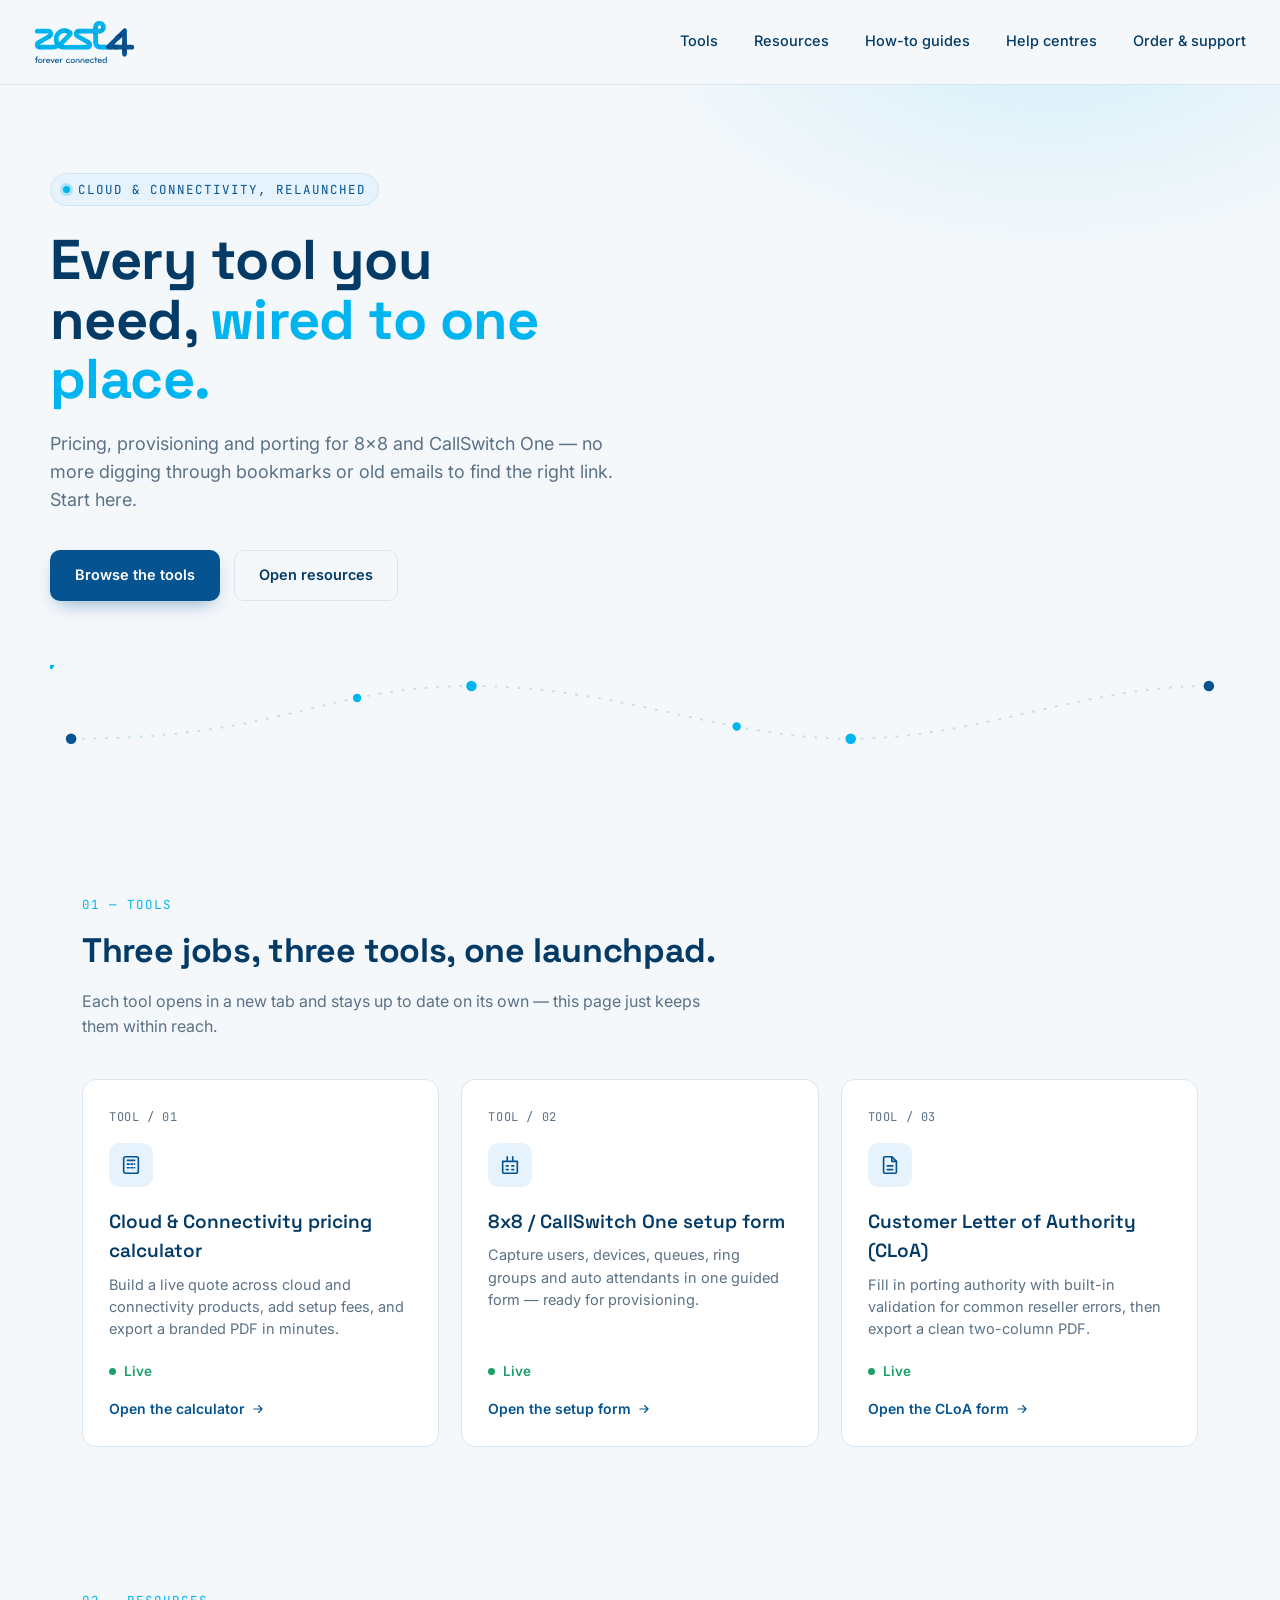
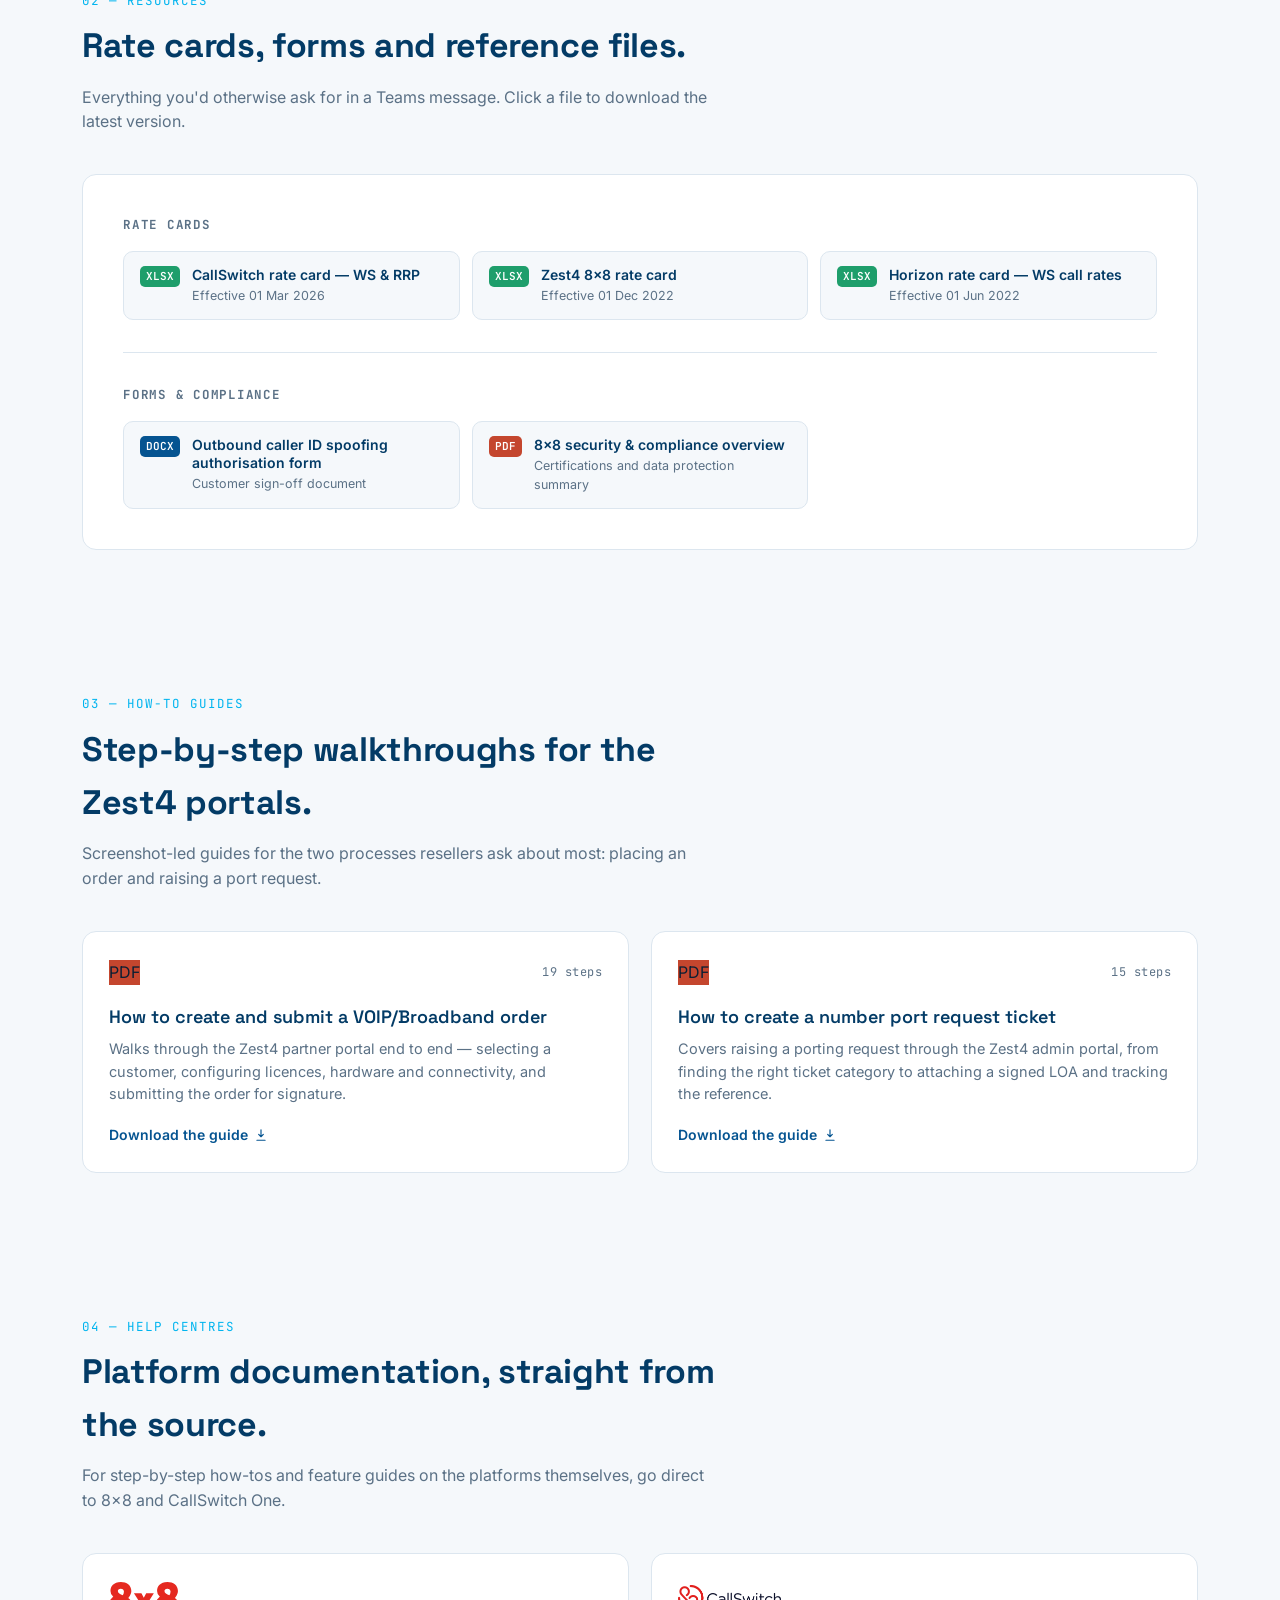
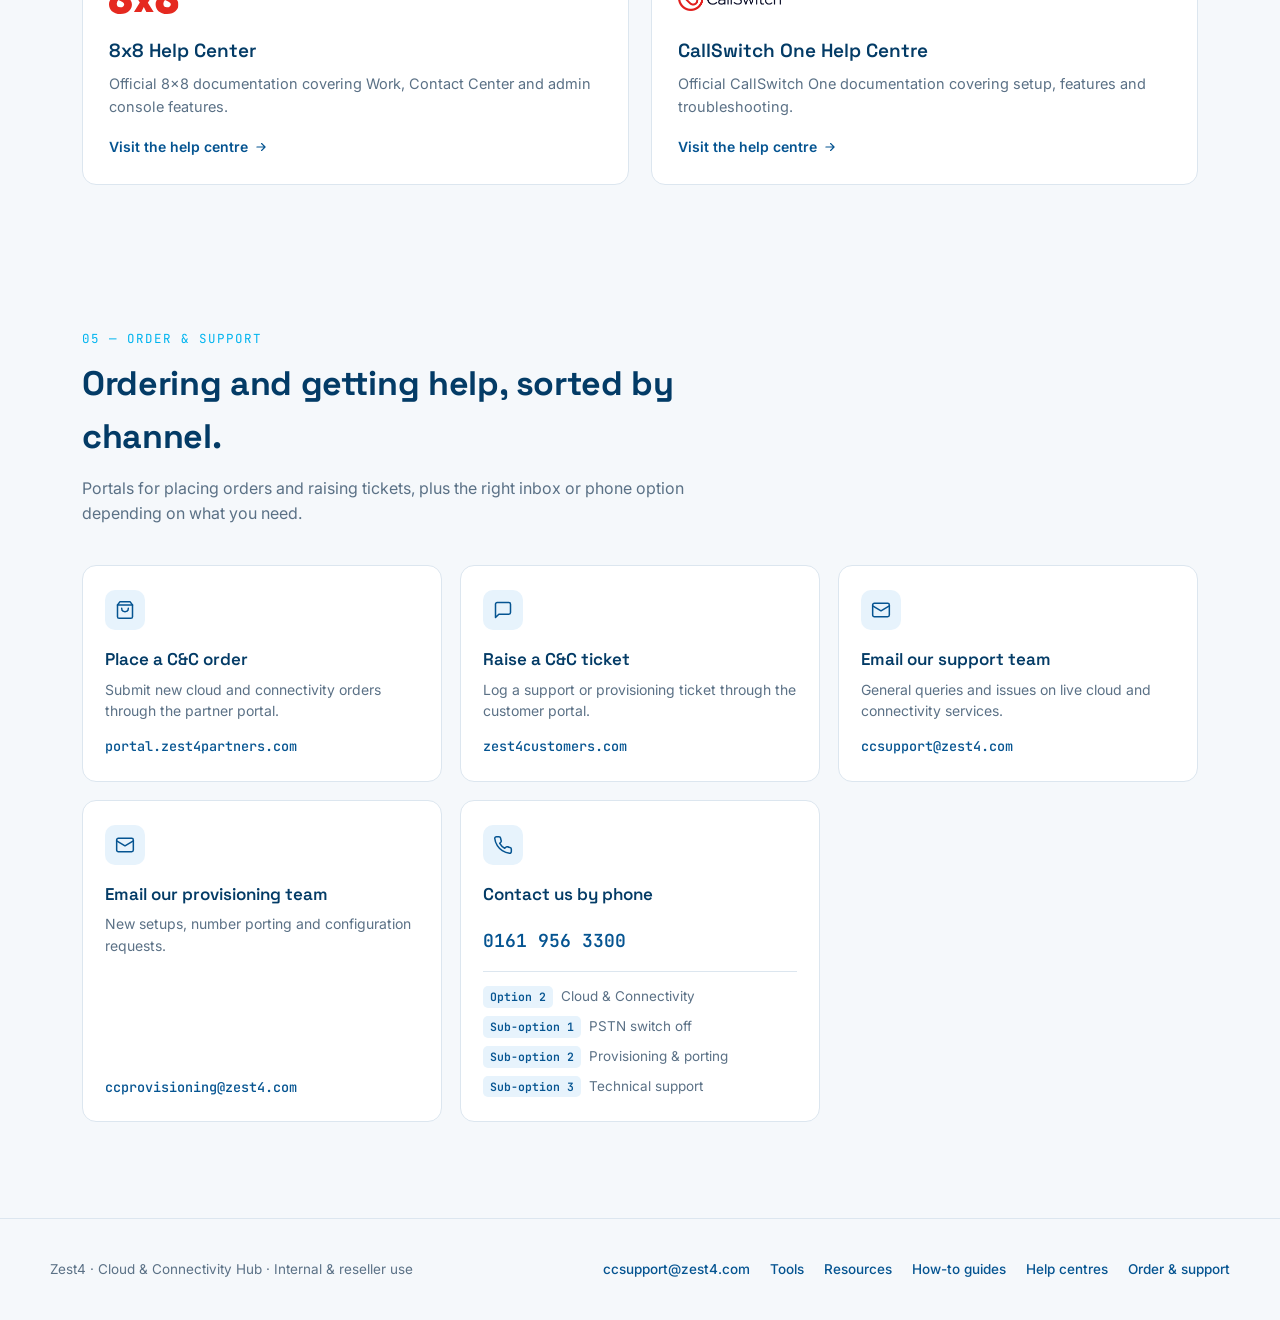
==== index.html @ a6fc1ff8 "Add files via upload" ====
<!DOCTYPE html>
<html lang="en">
<head>
<meta charset="UTF-8">
<meta name="viewport" content="width=device-width, initial-scale=1.0">
<title>Cloud &amp; Connectivity Hub | Zest4</title>

<!-- PWA: manifest + icons -->
<link rel="manifest" href="manifest.webmanifest">
<meta name="theme-color" content="#055491">
<meta name="mobile-web-app-capable" content="yes">
<meta name="apple-mobile-web-app-capable" content="yes">
<meta name="apple-mobile-web-app-status-bar-style" content="black-translucent">
<meta name="apple-mobile-web-app-title" content="Zest4 Hub">
<link rel="icon" type="image/png" sizes="32x32" href="icons/favicon-32.png">
<link rel="icon" type="image/png" sizes="16x16" href="icons/favicon-16.png">
<link rel="apple-touch-icon" href="icons/apple-touch-icon.png">

<link rel="preconnect" href="https://fonts.googleapis.com">
<link rel="preconnect" href="https://fonts.gstatic.com" crossorigin>
<link href="https://fonts.googleapis.com/css2?family=Space+Grotesk:wght@400;500;600;700&family=Inter:wght@400;500;600;700&family=JetBrains+Mono:wght@400;500&display=swap" rel="stylesheet">
<style>
  :root {
    --navy: #055491;
    --navy-dark: #033B66;
    --cyan: #00B4EF;
    --ink: #0B1F33;
    --paper: #F5F8FB;
    --paper-raised: #FFFFFF;
    --line: #DCE6EF;
    --muted: #5B7186;
    --success: #1E9E6B;

    --font-display: 'Space Grotesk', sans-serif;
    --font-body: 'Inter', sans-serif;
    --font-mono: 'JetBrains Mono', monospace;

    --radius: 14px;
    --max-w: 1180px;
  }

  * { box-sizing: border-box; margin: 0; padding: 0; }

  html { scroll-behavior: smooth; }

  body {
    font-family: var(--font-body);
    background: var(--paper);
    color: var(--ink);
    line-height: 1.55;
    -webkit-font-smoothing: antialiased;
  }

  a { color: inherit; }

  img.logo-placeholder { display: block; }

  .wrap {
    max-width: var(--max-w);
    margin: 0 auto;
    padding: 0 32px;
  }

  /* ---------- Skip link / focus ---------- */
  .skip-link {
    position: absolute;
    left: -999px;
    top: 0;
    background: var(--navy);
    color: #fff;
    padding: 10px 16px;
    border-radius: 0 0 8px 0;
    z-index: 100;
  }
  .skip-link:focus { left: 0; }

  a:focus-visible,
  button:focus-visible,
  .tool-card:focus-visible {
    outline: 3px solid var(--cyan);
    outline-offset: 3px;
  }

  /* ---------- Top bar ---------- */
  .topbar {
    position: sticky;
    top: 0;
    z-index: 50;
    background: rgba(245, 248, 251, 0.92);
    backdrop-filter: blur(8px);
    border-bottom: 1px solid var(--line);
  }

  .topbar-inner {
    display: flex;
    align-items: center;
    justify-content: space-between;
    padding: 18px 32px;
  }

  .brand {
    display: flex;
    align-items: center;
    gap: 14px;
    text-decoration: none;
  }

  .brand-logo {
    height: 48px;
    width: auto;
    display: block;
  }

  nav.primary-nav {
    display: flex;
    gap: 32px;
  }

  nav.primary-nav a {
    text-decoration: none;
    font-size: 14.5px;
    font-weight: 500;
    color: var(--navy-dark);
    padding: 6px 2px;
    border-bottom: 2px solid transparent;
    transition: border-color 0.15s ease, color 0.15s ease;
  }

  nav.primary-nav a:hover { border-bottom-color: var(--cyan); }

  @media (max-width: 720px) {
    nav.primary-nav { display: none; }
  }

  /* ---------- Hero ---------- */
  .hero {
    position: relative;
    padding: 88px 32px 64px;
    overflow: hidden;
    background:
      radial-gradient(720px 420px at 82% -10%, rgba(0, 180, 239, 0.14), transparent 60%),
      var(--paper);
  }

  .hero-inner {
    max-width: var(--max-w);
    margin: 0 auto;
    position: relative;
    z-index: 2;
  }

  .eyebrow {
    display: inline-flex;
    align-items: center;
    gap: 8px;
    font-family: var(--font-mono);
    font-size: 12.5px;
    letter-spacing: 0.08em;
    text-transform: uppercase;
    color: var(--navy);
    background: #E7F3FC;
    border: 1px solid #C9E7F9;
    padding: 6px 12px;
    border-radius: 100px;
    margin-bottom: 24px;
  }

  .eyebrow .dot {
    width: 7px;
    height: 7px;
    border-radius: 50%;
    background: var(--cyan);
    box-shadow: 0 0 0 3px rgba(0, 180, 239, 0.25);
  }

  h1 {
    font-family: var(--font-display);
    font-weight: 700;
    font-size: clamp(34px, 5vw, 56px);
    line-height: 1.06;
    letter-spacing: -0.01em;
    color: var(--navy-dark);
    max-width: 15ch;
  }

  h1 .accent { color: var(--cyan); }

  .hero-sub {
    margin-top: 22px;
    max-width: 54ch;
    font-size: 18px;
    color: var(--muted);
  }

  .hero-actions {
    margin-top: 36px;
    display: flex;
    gap: 14px;
    flex-wrap: wrap;
  }

  .btn {
    font-family: var(--font-body);
    font-weight: 600;
    font-size: 14.5px;
    padding: 13px 24px;
    border-radius: 10px;
    text-decoration: none;
    display: inline-flex;
    align-items: center;
    gap: 8px;
    transition: transform 0.15s ease, box-shadow 0.15s ease, background 0.15s ease;
    border: 1px solid transparent;
  }

  .btn-primary {
    background: var(--navy);
    color: #fff;
    box-shadow: 0 8px 20px -8px rgba(5, 84, 145, 0.55);
  }
  .btn-primary:hover { background: var(--navy-dark); transform: translateY(-1px); }

  .btn-ghost {
    background: transparent;
    color: var(--navy-dark);
    border-color: var(--line);
  }
  .btn-ghost:hover { border-color: var(--navy); }

  /* Signal path signature */
  .signal-path {
    margin-top: 64px;
    width: 100%;
    height: auto;
    display: block;
  }

  .signal-path .pulse {
    animation: travel 4.5s linear infinite;
  }
  .signal-path .pulse2 { animation-delay: 1.5s; }
  .signal-path .pulse3 { animation-delay: 3s; }

  @keyframes travel {
    0% { offset-distance: 0%; opacity: 0; }
    8% { opacity: 1; }
    92% { opacity: 1; }
    100% { offset-distance: 100%; opacity: 0; }
  }

  @media (prefers-reduced-motion: reduce) {
    .signal-path .pulse { animation: none; opacity: 0.9; }
    html { scroll-behavior: auto; }
  }

  /* ---------- Section shell ---------- */
  section.block {
    padding: 72px 32px;
  }

  .block-head {
    max-width: 640px;
    margin-bottom: 40px;
  }

  .block-head .kicker {
    font-family: var(--font-mono);
    font-size: 12.5px;
    letter-spacing: 0.08em;
    text-transform: uppercase;
    color: var(--cyan);
    display: block;
    margin-bottom: 10px;
  }

  .block-head h2 {
    font-family: var(--font-display);
    font-size: clamp(26px, 3vw, 34px);
    color: var(--navy-dark);
    font-weight: 700;
    letter-spacing: -0.01em;
  }

  .block-head p {
    margin-top: 12px;
    color: var(--muted);
    font-size: 16px;
  }

  /* ---------- Tool cards ---------- */
  .tools-grid {
    display: grid;
    grid-template-columns: repeat(3, 1fr);
    gap: 22px;
  }

  @media (max-width: 980px) {
    .tools-grid { grid-template-columns: 1fr; }
  }

  .tool-card {
    background: var(--paper-raised);
    border: 1px solid var(--line);
    border-radius: var(--radius);
    padding: 28px 26px 26px;
    display: flex;
    flex-direction: column;
    text-decoration: none;
    color: inherit;
    position: relative;
    transition: transform 0.18s ease, box-shadow 0.18s ease, border-color 0.18s ease;
  }

  .tool-card:hover {
    transform: translateY(-3px);
    box-shadow: 0 20px 40px -24px rgba(5, 84, 145, 0.35);
    border-color: #BFE0F5;
  }

  .tool-card.is-pending {
    cursor: default;
  }
  .tool-card.is-pending:hover {
    transform: none;
    box-shadow: none;
    border-color: var(--line);
  }

  .tool-index {
    font-family: var(--font-mono);
    font-size: 12px;
    color: var(--muted);
    letter-spacing: 0.05em;
  }

  .tool-icon {
    width: 44px;
    height: 44px;
    border-radius: 10px;
    background: #E7F3FC;
    display: flex;
    align-items: center;
    justify-content: center;
    margin: 16px 0 20px;
    color: var(--navy);
  }

  .tool-card h3 {
    font-family: var(--font-display);
    font-size: 19px;
    font-weight: 600;
    color: var(--navy-dark);
    margin-bottom: 8px;
  }

  .tool-card p {
    color: var(--muted);
    font-size: 14.5px;
    flex-grow: 1;
  }

  .tool-status {
    margin-top: 20px;
    display: inline-flex;
    align-items: center;
    gap: 8px;
    font-size: 13.5px;
    font-weight: 600;
  }

  .tool-status.live { color: var(--success); }
  .tool-status.pending { color: var(--muted); }

  .tool-status .status-dot {
    width: 7px;
    height: 7px;
    border-radius: 50%;
  }
  .tool-status.live .status-dot { background: var(--success); }
  .tool-status.pending .status-dot { background: #B9C6D3; }

  .tool-cta {
    margin-top: 16px;
    font-size: 14px;
    font-weight: 600;
    color: var(--navy);
    display: flex;
    align-items: center;
    gap: 6px;
  }

  .tool-card:hover .tool-cta { color: var(--navy-dark); }
  .tool-cta svg { transition: transform 0.15s ease; }
  .tool-card:hover .tool-cta svg { transform: translateX(3px); }

  /* ---------- Resources ---------- */
  .resources-shell {
    background: var(--paper-raised);
    border: 1px solid var(--line);
    border-radius: var(--radius);
    padding: 40px;
  }

  .file-group + .file-group {
    margin-top: 32px;
    padding-top: 32px;
    border-top: 1px solid var(--line);
  }

  .file-group-title {
    font-family: var(--font-mono);
    font-size: 12.5px;
    letter-spacing: 0.06em;
    text-transform: uppercase;
    color: var(--muted);
    margin-bottom: 16px;
  }

  .file-grid {
    display: grid;
    grid-template-columns: repeat(auto-fill, minmax(260px, 1fr));
    gap: 12px;
  }

  .file-row {
    display: flex;
    align-items: flex-start;
    gap: 12px;
    padding: 14px 16px;
    border: 1px solid var(--line);
    border-radius: 10px;
    background: var(--paper);
    text-decoration: none;
    color: inherit;
    transition: border-color 0.15s ease, background 0.15s ease, transform 0.15s ease;
  }

  .file-row:hover {
    border-color: #BFE0F5;
    background: var(--paper-raised);
    transform: translateY(-1px);
  }

  .file-row .file-ext {
    font-family: var(--font-mono);
    font-size: 11px;
    font-weight: 600;
    color: #fff;
    padding: 3px 6px;
    border-radius: 5px;
    flex-shrink: 0;
    line-height: 1.4;
  }

  .ext-xlsx { background: var(--success); }
  .ext-docx { background: var(--navy); }
  .ext-pdf  { background: #C4462E; }

  .file-row-text {
    display: flex;
    flex-direction: column;
    gap: 2px;
    min-width: 0;
  }

  .file-name {
    font-size: 14px;
    font-weight: 600;
    color: var(--navy-dark);
    line-height: 1.3;
  }

  .file-meta {
    font-size: 12.5px;
    color: var(--muted);
  }

  /* ---------- How-to guides ---------- */
  .guides-grid {
    display: grid;
    grid-template-columns: repeat(2, 1fr);
    gap: 22px;
  }

  @media (max-width: 720px) {
    .guides-grid { grid-template-columns: 1fr; }
  }

  .guide-card {
    background: var(--paper-raised);
    border: 1px solid var(--line);
    border-radius: var(--radius);
    padding: 28px 26px 26px;
    display: flex;
    flex-direction: column;
    text-decoration: none;
    color: inherit;
    transition: transform 0.18s ease, box-shadow 0.18s ease, border-color 0.18s ease;
  }

  .guide-card:hover {
    transform: translateY(-3px);
    box-shadow: 0 20px 40px -24px rgba(5, 84, 145, 0.35);
    border-color: #BFE0F5;
  }

  .guide-card-top {
    display: flex;
    align-items: center;
    justify-content: space-between;
    margin-bottom: 18px;
  }

  .guide-steps {
    font-family: var(--font-mono);
    font-size: 12px;
    color: var(--muted);
    letter-spacing: 0.04em;
  }

  .guide-card h3 {
    font-family: var(--font-display);
    font-size: 18px;
    font-weight: 600;
    color: var(--navy-dark);
    margin-bottom: 8px;
  }

  .guide-card p {
    color: var(--muted);
    font-size: 14.5px;
    flex-grow: 1;
  }

  .guide-card .tool-cta { margin-top: 18px; }

  /* ---------- Help centres ---------- */
  .helpcentre-grid {
    display: grid;
    grid-template-columns: repeat(2, 1fr);
    gap: 22px;
  }

  @media (max-width: 720px) {
    .helpcentre-grid { grid-template-columns: 1fr; }
  }

  .helpcentre-card {
    background: var(--paper-raised);
    border: 1px solid var(--line);
    border-radius: var(--radius);
    padding: 28px 26px 26px;
    display: flex;
    flex-direction: column;
    text-decoration: none;
    color: inherit;
    transition: transform 0.18s ease, box-shadow 0.18s ease, border-color 0.18s ease;
  }

  .helpcentre-card:hover {
    transform: translateY(-3px);
    box-shadow: 0 20px 40px -24px rgba(5, 84, 145, 0.35);
    border-color: #BFE0F5;
  }

  .helpcentre-head {
    display: flex;
    align-items: center;
    margin-bottom: 22px;
    height: 32px;
  }

  .helpcentre-logo {
    height: 32px;
    width: auto;
    display: block;
  }

  .helpcentre-logo--callswitch {
    height: 26px;
  }

  .helpcentre-card h3 {
    font-family: var(--font-display);
    font-size: 19px;
    font-weight: 600;
    color: var(--navy-dark);
    margin-bottom: 8px;
  }

  .helpcentre-card p {
    color: var(--muted);
    font-size: 14.5px;
    flex-grow: 1;
  }

  .helpcentre-card .tool-cta { margin-top: 18px; }

  /* ---------- Contact & support ---------- */
  .contact-grid {
    display: grid;
    grid-template-columns: repeat(3, 1fr);
    gap: 18px;
  }

  @media (max-width: 980px) {
    .contact-grid { grid-template-columns: repeat(2, 1fr); }
  }
  @media (max-width: 640px) {
    .contact-grid { grid-template-columns: 1fr; }
  }

  .contact-card {
    background: var(--paper-raised);
    border: 1px solid var(--line);
    border-radius: var(--radius);
    padding: 24px 22px;
    display: flex;
    flex-direction: column;
    text-decoration: none;
    color: inherit;
    transition: transform 0.18s ease, box-shadow 0.18s ease, border-color 0.18s ease;
  }

  a.contact-card:hover {
    transform: translateY(-3px);
    box-shadow: 0 20px 40px -24px rgba(5, 84, 145, 0.35);
    border-color: #BFE0F5;
  }

  .contact-icon {
    width: 40px;
    height: 40px;
    border-radius: 10px;
    background: #E7F3FC;
    display: flex;
    align-items: center;
    justify-content: center;
    color: var(--navy);
    margin-bottom: 16px;
    flex-shrink: 0;
  }

  .contact-card h3 {
    font-family: var(--font-display);
    font-size: 17px;
    font-weight: 600;
    color: var(--navy-dark);
    margin-bottom: 6px;
  }

  .contact-card p {
    color: var(--muted);
    font-size: 14px;
    flex-grow: 1;
  }

  .contact-value {
    margin-top: 14px;
    font-family: var(--font-mono);
    font-size: 13.5px;
    font-weight: 500;
    color: var(--navy);
  }

  .contact-card--phone {
    grid-column: span 1;
  }

  .contact-phone-link {
    text-decoration: none;
    font-size: 18px;
    font-weight: 600;
    display: inline-block;
  }
  .contact-phone-link:hover { text-decoration: underline; }

  .phone-options {
    list-style: none;
    margin-top: 16px;
    padding-top: 14px;
    border-top: 1px solid var(--line);
    display: flex;
    flex-direction: column;
    gap: 8px;
  }

  .phone-options li {
    font-size: 13.5px;
    color: var(--muted);
    display: flex;
    gap: 8px;
    align-items: baseline;
  }

  .phone-option-num {
    font-family: var(--font-mono);
    font-size: 11.5px;
    font-weight: 600;
    color: var(--navy);
    background: #E7F3FC;
    padding: 2px 7px;
    border-radius: 5px;
    flex-shrink: 0;
  }

  /* ---------- Footer ---------- */
  footer {
    border-top: 1px solid var(--line);
    padding: 40px 32px;
    margin-top: 24px;
  }

  .footer-inner {
    max-width: var(--max-w);
    margin: 0 auto;
    display: flex;
    justify-content: space-between;
    align-items: center;
    flex-wrap: wrap;
    gap: 16px;
  }

  .footer-inner p {
    font-size: 13.5px;
    color: var(--muted);
  }

  .footer-links {
    display: flex;
    gap: 20px;
  }

  .footer-links a {
    font-size: 13.5px;
    color: var(--navy);
    text-decoration: none;
    font-weight: 500;
  }
  .footer-links a:hover { text-decoration: underline; }

</style>
</head>
<body>

<a href="#main" class="skip-link">Skip to content</a>

<header class="topbar">
  <div class="topbar-inner">
    <a class="brand" href="#main" aria-label="Zest4 home">
<svg class="brand-logo" role="img" aria-label="Zest4 — Cloud &amp; Connectivity" xmlns="http://www.w3.org/2000/svg" xmlns:xlink="http://www.w3.org/1999/xlink" x="0px" y="0px" viewBox="0 0 541.084 247.093" enable-background="new 0 0 541.084 247.093"
	 xml:space="preserve">
<g>
	<g>
		<path fill="#00B4EF" d="M351.254,138.337c-11.555,0-11.637-11.637-11.637-11.637v-46.95l8.109,0.02
			c17.88,0,32.354-14.493,32.354-32.374c0-17.859-14.597-32.354-32.354-32.354c0,0-32.416,0.77-32.416,32.354
			c0,1.622,0,7.988,0,7.988s-48.632,0-74.013,0s-25.422,26.413-25.422,26.413c0,8.738,4.259,16.441,10.806,21.227l56.013,31.967
			c0.364,0.305,0.79,0.933,0.688,1.683c-0.081,0.669-0.627,1.501-1.702,1.641l-114.273,0.042c0,0-4.419-0.062-6.912-0.812
			l42.976-42.974c3.589-3.69,5.799-8.739,5.799-14.313c0-6.202-2.777-11.777-7.137-15.548c-9.468-7.703-21.569-12.346-34.726-12.346
			c-30.469,0-55.161,24.691-55.161,55.14c0,9.913,2.637,19.216,7.219,27.264c-9.752,2.939-18.914,3.468-22.705,3.569H42.692
			c-1.075-0.143-1.622-0.994-1.701-1.663c-0.104-0.75,0.323-1.378,0.688-1.683l56.012-31.967
			c6.549-4.786,10.806-12.489,10.806-21.227c0,0-0.042-26.413-25.422-26.413H26.939c-6.709,0-12.162,5.472-12.162,12.203
			c0,6.711,5.453,12.163,12.162,12.163h56.217c1.014,0.082,1.803,0.73,1.803,1.724c0,0.608-0.303,1.255-0.832,1.6
			c0,0-54.835,30.955-57.165,32.313c-2.332,1.339-12.185,7.501-12.185,21.793c0,23.434,24.043,25.46,24.043,25.46h56.661
			c5.25,0,23.921-0.586,42.044-8.798c8.595,5.575,18.854,8.798,29.859,8.798h118.167c0,0,24.043-2.026,24.043-25.46
			c0-14.292-9.853-20.454-12.183-21.793c-2.353-1.358-57.169-32.313-57.169-32.313c-0.527-0.345-0.83-0.992-0.83-1.6
			c0-0.994,0.79-1.643,1.803-1.724h74.095v46.26c-0.06,2.736,0.162,16.197,9.834,26.272c4.52,4.724,12.832,10.357,26.677,10.357
			h26.678c0.285,0,0.567,0,0.853-0.039c0.142,0.02,0.283,0.02,0.425,0.02h22.771c6.71,0,12.143-5.432,12.143-12.143
			c0-6.709-5.433-12.164-12.143-12.164h-22.771L351.254,138.337z M339.617,47.173c0.062-4.5,3.71-8.129,8.209-8.129
			c4.562,0,8.252,3.69,8.252,8.251c0,4.542-3.689,8.089-8.252,8.089h-8.209V47.173z M136.571,107.504
			c0-17.009,13.807-30.813,30.835-30.813c5.615,0,10.866,1.541,15.408,4.175l-42.065,42.044
			C138.113,118.389,136.571,113.138,136.571,107.504z"/>
		<linearGradient id="SVGID_1_" gradientUnits="userSpaceOnUse" x1="232.583" y1="69.4746" x2="265.082" y2="69.4746">
			<stop  offset="0" style="stop-color:#055491"/>
			<stop  offset="0.0331" style="stop-color:#00629D"/>
			<stop  offset="0.0835" style="stop-color:#0073AC"/>
			<stop  offset="0.1402" style="stop-color:#0083BC"/>
			<stop  offset="0.2028" style="stop-color:#0092CA"/>
			<stop  offset="0.2736" style="stop-color:#009ED6"/>
			<stop  offset="0.3563" style="stop-color:#00A7E0"/>
			<stop  offset="0.4586" style="stop-color:#00AEE8"/>
			<stop  offset="0.6019" style="stop-color:#00B2ED"/>
			<stop  offset="1" style="stop-color:#00B4EF"/>
		</linearGradient>
		<path opacity="0.5" fill="url(#SVGID_1_)" d="M258.714,79.763h-17.495c-1.014,0.062-1.805,0.71-1.805,1.703
			c0,0.609,0.304,1.256,0.831,1.601c0,0,0.304,0.182,0.892,0.507c-5.047-2.353-8.554-7.479-8.554-13.421
			c0-7.924,6.244-14.412,14.09-14.778h18.409v24.378L258.714,79.763z"/>
		<linearGradient id="SVGID_2_" gradientUnits="userSpaceOnUse" x1="267.4287" y1="121.9717" x2="296.6826" y2="121.9717">
			<stop  offset="0" style="stop-color:#00B4EF"/>
			<stop  offset="0.3981" style="stop-color:#00B2ED"/>
			<stop  offset="0.5414" style="stop-color:#00AEE8"/>
			<stop  offset="0.6437" style="stop-color:#00A7E0"/>
			<stop  offset="0.7264" style="stop-color:#009ED6"/>
			<stop  offset="0.7972" style="stop-color:#0092CA"/>
			<stop  offset="0.8598" style="stop-color:#0083BC"/>
			<stop  offset="0.9165" style="stop-color:#0073AC"/>
			<stop  offset="0.9669" style="stop-color:#00629D"/>
			<stop  offset="1" style="stop-color:#055491"/>
		</linearGradient>
		<path opacity="0.5" fill="url(#SVGID_2_)" d="M290.175,111.259c3.932,2.655,6.508,7.156,6.508,12.244
			c0,8.15-6.609,14.759-14.76,14.759c-0.061,0-0.143,0-0.202-0.021c1.054-0.142,1.58-0.953,1.661-1.602
			c0.103-0.77-0.323-1.398-0.688-1.704l-15.266-8.716l12.908-20.54L290.175,111.259z"/>
		<linearGradient id="SVGID_3_" gradientUnits="userSpaceOnUse" x1="146.9736" y1="66.6094" x2="187.7197" y2="66.6094">
			<stop  offset="0" style="stop-color:#00B4EF"/>
			<stop  offset="0.3981" style="stop-color:#00B2ED"/>
			<stop  offset="0.5414" style="stop-color:#00AEE8"/>
			<stop  offset="0.6437" style="stop-color:#00A7E0"/>
			<stop  offset="0.7264" style="stop-color:#009ED6"/>
			<stop  offset="0.7972" style="stop-color:#0092CA"/>
			<stop  offset="0.8598" style="stop-color:#0083BC"/>
			<stop  offset="0.9165" style="stop-color:#0073AC"/>
			<stop  offset="0.9669" style="stop-color:#00629D"/>
			<stop  offset="1" style="stop-color:#055491"/>
		</linearGradient>
		<path opacity="0.5" fill="url(#SVGID_3_)" d="M173.832,52.744c7.913,0.953,13.888,8.131,13.888,16.361
			c0,4.623-1.887,8.778-4.905,11.757c-4.542-2.635-9.793-4.175-15.408-4.175c-3.508,0-6.872,0.588-10.014,1.663l-10.419-22.08
			C146.974,56.27,158.5,50.897,173.832,52.744z"/>
		<linearGradient id="SVGID_4_" gradientUnits="userSpaceOnUse" x1="119.4619" y1="134.7612" x2="119.4619" y2="134.7612">
			<stop  offset="0" style="stop-color:#FFFFFF"/>
			<stop  offset="0.4878" style="stop-color:#FCFBFB"/>
			<stop  offset="0.6635" style="stop-color:#F3F2F2"/>
			<stop  offset="0.7887" style="stop-color:#E7E7E7"/>
			<stop  offset="0.8899" style="stop-color:#D7D7D8"/>
			<stop  offset="0.9756" style="stop-color:#C4C4C6"/>
			<stop  offset="1" style="stop-color:#BDBEC0"/>
		</linearGradient>
		<path fill="url(#SVGID_4_)" d="M119.462,134.761"/>
		<linearGradient id="SVGID_5_" gradientUnits="userSpaceOnUse" x1="33.4844" y1="148.8262" x2="58.8643" y2="148.8262">
			<stop  offset="0" style="stop-color:#055491"/>
			<stop  offset="0.0331" style="stop-color:#00629D"/>
			<stop  offset="0.0835" style="stop-color:#0073AC"/>
			<stop  offset="0.1402" style="stop-color:#0083BC"/>
			<stop  offset="0.2028" style="stop-color:#0092CA"/>
			<stop  offset="0.2736" style="stop-color:#009ED6"/>
			<stop  offset="0.3563" style="stop-color:#00A7E0"/>
			<stop  offset="0.4586" style="stop-color:#00AEE8"/>
			<stop  offset="0.6019" style="stop-color:#00B2ED"/>
			<stop  offset="1" style="stop-color:#00B4EF"/>
		</linearGradient>
		<path opacity="0.5" fill="url(#SVGID_5_)" d="M58.864,138.337H42.687c-1.073-0.143-1.621-0.994-1.701-1.663
			c-0.102-0.73,0.304-1.358,0.667-1.663c-4.843,2.353-8.168,7.319-8.168,13.076c0,8.047,6.527,14.554,14.574,14.554h10.712
			L58.864,138.337z"/>
		<linearGradient id="SVGID_6_" gradientUnits="userSpaceOnUse" x1="67.459" y1="96.958" x2="97.1572" y2="96.958">
			<stop  offset="0" style="stop-color:#00B4EF"/>
			<stop  offset="0.3981" style="stop-color:#00B2ED"/>
			<stop  offset="0.5414" style="stop-color:#00AEE8"/>
			<stop  offset="0.6437" style="stop-color:#00A7E0"/>
			<stop  offset="0.7264" style="stop-color:#009ED6"/>
			<stop  offset="0.7972" style="stop-color:#0092CA"/>
			<stop  offset="0.8598" style="stop-color:#0083BC"/>
			<stop  offset="0.9165" style="stop-color:#0073AC"/>
			<stop  offset="0.9669" style="stop-color:#00629D"/>
			<stop  offset="1" style="stop-color:#055491"/>
		</linearGradient>
		<path opacity="0.5" fill="url(#SVGID_6_)" d="M90.568,107.095c0.042-0.02,0.061-0.042,0.082-0.062
			c3.933-2.696,6.507-7.216,6.507-12.345c0-7.804-5.979-14.21-13.603-14.879c0.811,0.202,1.398,0.81,1.398,1.661
			c0,0.61-0.304,1.257-0.831,1.602c0,0-7.298,4.115-16.663,9.407l10.748,21.629L90.568,107.095z"/>
		<linearGradient id="SVGID_7_" gradientUnits="userSpaceOnUse" x1="339.6152" y1="59.8066" x2="364.6514" y2="59.8066">
			<stop  offset="0" style="stop-color:#00B4EF"/>
			<stop  offset="0.3981" style="stop-color:#00B2ED"/>
			<stop  offset="0.5414" style="stop-color:#00AEE8"/>
			<stop  offset="0.6437" style="stop-color:#00A7E0"/>
			<stop  offset="0.7264" style="stop-color:#009ED6"/>
			<stop  offset="0.7972" style="stop-color:#0092CA"/>
			<stop  offset="0.8598" style="stop-color:#0083BC"/>
			<stop  offset="0.9165" style="stop-color:#0073AC"/>
			<stop  offset="0.9669" style="stop-color:#00629D"/>
			<stop  offset="1" style="stop-color:#055491"/>
		</linearGradient>
		<path opacity="0.5" fill="url(#SVGID_7_)" d="M344.015,79.805c11.394,0,20.637-9.324,20.637-20.717
			c0-8.82-5.534-16.34-13.317-19.278c2.797,1.316,4.723,4.155,4.723,7.459c0,4.542-3.689,8.089-8.231,8.089h-8.21v24.404
			L344.015,79.805z"/>
		<linearGradient id="SVGID_8_" gradientUnits="userSpaceOnUse" x1="148.9111" y1="142.4639" x2="161.4381" y2="154.9908">
			<stop  offset="0" style="stop-color:#055491"/>
			<stop  offset="0.0331" style="stop-color:#00629D"/>
			<stop  offset="0.0835" style="stop-color:#0073AC"/>
			<stop  offset="0.1402" style="stop-color:#0083BC"/>
			<stop  offset="0.2028" style="stop-color:#0092CA"/>
			<stop  offset="0.2736" style="stop-color:#009ED6"/>
			<stop  offset="0.3563" style="stop-color:#00A7E0"/>
			<stop  offset="0.4586" style="stop-color:#00AEE8"/>
			<stop  offset="0.6019" style="stop-color:#00B2ED"/>
			<stop  offset="1" style="stop-color:#00B4EF"/>
		</linearGradient>
		<path fill="url(#SVGID_8_)" d="M167.396,138.349c0,0-10.482,23.226-12.456,22.852c-2.823-0.307-11.465-3.367-17.417-7.349
			c13.27-7.27,22.979-16.311,22.979-16.311s3.115,0.796,7.06,0.796"/>
		<linearGradient id="SVGID_9_" gradientUnits="userSpaceOnUse" x1="126.7354" y1="120.7969" x2="130.359" y2="130.7527">
			<stop  offset="0" style="stop-color:#00B4EF"/>
			<stop  offset="0.3981" style="stop-color:#00B2ED"/>
			<stop  offset="0.5414" style="stop-color:#00AEE8"/>
			<stop  offset="0.6437" style="stop-color:#00A7E0"/>
			<stop  offset="0.7264" style="stop-color:#009ED6"/>
			<stop  offset="0.7972" style="stop-color:#0092CA"/>
			<stop  offset="0.8598" style="stop-color:#0083BC"/>
			<stop  offset="0.9165" style="stop-color:#0073AC"/>
			<stop  offset="0.9669" style="stop-color:#00629D"/>
			<stop  offset="1" style="stop-color:#055491"/>
		</linearGradient>
		<path fill="url(#SVGID_9_)" d="M140.718,122.887c-0.428,0.343-12.18,8.516-21.288,11.843c-0.806-1.205-3.055-5.894-4.195-9.219
			c5.353-2.06,22.742-8.807,22.742-8.807S139.339,120.474,140.718,122.887z"/>
		<g>
			<path fill="#055491" d="M514.114,162.625h-25.75v22.245c0,7.487-4.721,13.474-12.209,13.474c-7.484,0-12.094-5.986-12.094-13.474
				v-22.245h-71.534c-6.416,0-12.194-4.92-12.194-11.552c0-3.424,0.855-6.631,3.21-9.197l83.011-82.963
				c2.783-3.213,7.395-6.659,11.891-6.659c7.486,0,9.92,5.988,9.92,13.476v72.51h25.75c6.629,0,12.193,5.562,12.193,12.191
				C526.308,157.061,520.743,162.625,514.114,162.625z M464.062,96.262l-42.248,41.977h42.248V96.262z"/>
		</g>
		<linearGradient id="SVGID_10_" gradientUnits="userSpaceOnUse" x1="339.4297" y1="144.48" x2="369.3916" y2="144.48">
			<stop  offset="0" style="stop-color:#055491"/>
			<stop  offset="0.0181" style="stop-color:#005A96"/>
			<stop  offset="0.0861" style="stop-color:#006DA6"/>
			<stop  offset="0.1608" style="stop-color:#007EB7"/>
			<stop  offset="0.2414" style="stop-color:#008EC6"/>
			<stop  offset="0.3299" style="stop-color:#009BD4"/>
			<stop  offset="0.4293" style="stop-color:#00A6DF"/>
			<stop  offset="0.5461" style="stop-color:#00ADE7"/>
			<stop  offset="0.6965" style="stop-color:#00B2ED"/>
			<stop  offset="1" style="stop-color:#00B4EF"/>
		</linearGradient>
		<path opacity="0.5" fill="url(#SVGID_10_)" d="M351.228,138.328c-11.555,0-11.636-11.637-11.636-11.637v-0.365
			c-0.101,1.115-0.162,2.252-0.162,3.386c0,17.211,13.156,31.36,29.962,32.923v-24.331L351.228,138.328z"/>
		<linearGradient id="SVGID_11_" gradientUnits="userSpaceOnUse" x1="417.6484" y1="150.4272" x2="442.0791" y2="150.4272">
			<stop  offset="0" style="stop-color:#282561"/>
			<stop  offset="0.4908" style="stop-color:#0E4E8A"/>
			<stop  offset="0.6933" style="stop-color:#015391"/>
		</linearGradient>
		<path fill="url(#SVGID_11_)" d="M431.921,162.621c-7.885,0-14.272-6.385-14.272-14.271c0-3.912,1.583-7.461,4.116-10.034
			c0.04-0.041,0.062-0.062,0.081-0.081h20.151c0.021,0.02,0.041,0.04,0.082,0.081l-0.041-0.041v24.296L431.921,162.621z"/>
		<linearGradient id="SVGID_12_" gradientUnits="userSpaceOnUse" x1="434.2959" y1="105.5176" x2="460.5434" y2="87.1389">
			<stop  offset="0.3067" style="stop-color:#015391"/>
			<stop  offset="0.5092" style="stop-color:#0E4E8A"/>
			<stop  offset="1" style="stop-color:#282561"/>
		</linearGradient>
		<path fill="url(#SVGID_12_)" d="M448.804,111.416l15.244-15.142c-0.264-7.865-6.73-14.15-14.656-14.15
			c-3.994,0-7.623,1.602-10.279,4.216l-10.73,10.732L448.804,111.416z"/>
		<linearGradient id="SVGID_13_" gradientUnits="userSpaceOnUse" x1="476.1992" y1="138.2388" x2="476.1992" y2="117.9927">
			<stop  offset="0" style="stop-color:#282561"/>
			<stop  offset="0.1708" style="stop-color:#243772"/>
			<stop  offset="0.3689" style="stop-color:#184884"/>
			<stop  offset="0.4908" style="stop-color:#0E4E8A"/>
			<stop  offset="0.6933" style="stop-color:#015391"/>
		</linearGradient>
		<polygon fill="url(#SVGID_13_)" points="464.062,138.239 488.364,138.239 488.364,117.993 464.034,117.993 		"/>
		
			<linearGradient id="SVGID_14_" gradientUnits="userSpaceOnUse" x1="775.7695" y1="475.4795" x2="775.7695" y2="455.2334" gradientTransform="matrix(-1 0 0 -1 1251.9688 638.1211)">
			<stop  offset="0" style="stop-color:#282561"/>
			<stop  offset="0.1708" style="stop-color:#243772"/>
			<stop  offset="0.3689" style="stop-color:#184884"/>
			<stop  offset="0.4908" style="stop-color:#0E4E8A"/>
			<stop  offset="0.6933" style="stop-color:#015391"/>
		</linearGradient>
		<polygon fill="url(#SVGID_14_)" points="488.337,162.641 464.034,162.641 464.034,182.887 488.364,182.887 		"/>
		<linearGradient id="SVGID_15_" gradientUnits="userSpaceOnUse" x1="327.4189" y1="55.3813" x2="327.4189" y2="46.4053">
			<stop  offset="0" style="stop-color:#055491"/>
			<stop  offset="0.04" style="stop-color:#005C98"/>
			<stop  offset="0.1546" style="stop-color:#0071AA"/>
			<stop  offset="0.2746" style="stop-color:#0084BD"/>
			<stop  offset="0.3985" style="stop-color:#0095CD"/>
			<stop  offset="0.5277" style="stop-color:#00A2DA"/>
			<stop  offset="0.6645" style="stop-color:#00ABE5"/>
			<stop  offset="0.814" style="stop-color:#00B1EC"/>
			<stop  offset="1" style="stop-color:#00B4EF"/>
		</linearGradient>
		<polygon opacity="0.5" fill="url(#SVGID_15_)" points="315.282,55.381 339.584,55.381 339.584,46.405 315.254,46.405 		"/>
		<linearGradient id="SVGID_16_" gradientUnits="userSpaceOnUse" x1="327.4824" y1="88.7666" x2="327.4824" y2="79.7905">
			<stop  offset="0" style="stop-color:#00B4EF"/>
			<stop  offset="0.186" style="stop-color:#00B1EC"/>
			<stop  offset="0.3355" style="stop-color:#00ABE5"/>
			<stop  offset="0.4723" style="stop-color:#00A2DA"/>
			<stop  offset="0.6015" style="stop-color:#0095CD"/>
			<stop  offset="0.7254" style="stop-color:#0084BD"/>
			<stop  offset="0.8454" style="stop-color:#0071AA"/>
			<stop  offset="0.96" style="stop-color:#005C98"/>
			<stop  offset="1" style="stop-color:#055491"/>
		</linearGradient>
		<polygon opacity="0.5" fill="url(#SVGID_16_)" points="315.346,88.767 339.647,88.767 339.647,79.791 315.317,79.791 		"/>
	</g>
	<g>
		<g>
			<path fill="#055491" d="M29.546,202.366h-1.374c-2.501,0-3.68,1.177-3.68,3.975v3.875h4.17c1.08,0,1.964,0.884,1.964,1.964
				s-0.884,2.011-1.964,2.011h-4.17v15.261c0,1.324-1.08,2.404-2.404,2.404c-1.325,0-2.404-1.08-2.404-2.404V214.19h-2.942
				c-1.08,0-1.964-0.931-1.964-2.011s0.884-1.964,1.964-1.964h2.942v-3.385c0-5.151,2.356-8.439,8.098-8.439h1.765
				c1.08,0,1.964,0.931,1.964,2.011S30.626,202.366,29.546,202.366"/>
			<path fill="#055491" d="M42.795,232.05c-6.231,0-11.236-5.004-11.236-11.236s5.005-11.236,11.236-11.236
				c6.23,0,11.235,5.004,11.235,11.236S49.025,232.05,42.795,232.05 M42.795,213.846c-3.925,0-6.477,3.141-6.477,6.968
				c0,3.828,2.552,6.969,6.477,6.969s6.476-3.141,6.476-6.969C49.271,216.987,46.72,213.846,42.795,213.846"/>
			<path fill="#055491" d="M69.684,213.846c-3.876,0-7.556,2.11-7.556,6.331v9.273c0,1.324-1.08,2.402-2.404,2.402
				c-1.325,0-2.404-1.078-2.404-2.402v-17.273c0-1.324,1.03-2.402,2.354-2.402c1.325,0,2.454,1.078,2.454,2.402v1.032
				c1.962-2.603,4.171-3.632,7.556-3.632c1.178,0,2.11,0.934,2.11,2.109C71.794,212.866,70.861,213.846,69.684,213.846"/>
			<path fill="#055491" d="M92.306,222.286H77.143c0.244,3.286,2.894,5.741,6.428,5.741c2.502,0,4.661-1.031,6.377-2.699
				c0.344-0.342,0.738-0.441,1.179-0.441c0.59,0,1.18,0.295,1.571,0.785c0.244,0.345,0.391,0.736,0.391,1.129
				c0,0.54-0.246,1.13-0.687,1.57c-2.061,2.208-5.545,3.68-8.979,3.68c-6.23,0-11.235-5.004-11.235-11.236
				s4.856-11.236,11.09-11.236c6.181,0,10.794,4.809,10.794,11.138C94.07,221.649,93.236,222.286,92.306,222.286 M83.276,213.602
				c-3.289,0-5.545,2.158-6.035,5.299h12.07C88.869,215.907,86.513,213.602,83.276,213.602"/>
			<path fill="#055491" d="M115.979,212.816l-7.949,17.762c-0.343,0.737-1.128,1.275-1.963,1.275c-0.834,0-1.57-0.538-1.914-1.275
				l-7.997-17.762c-0.148-0.294-0.196-0.588-0.196-0.884c0-0.881,0.54-1.618,1.276-1.961c0.246-0.1,0.588-0.196,0.884-0.196
				c0.833,0,1.618,0.49,1.961,1.276l5.986,13.444l6.035-13.444c0.343-0.786,1.129-1.276,1.963-1.276
				c0.294,0,0.538,0.049,0.786,0.146c0.784,0.344,1.324,1.176,1.324,2.061C116.176,212.276,116.126,212.522,115.979,212.816"/>
			<path fill="#055491" d="M137.992,222.286h-15.163c0.244,3.286,2.896,5.741,6.429,5.741c2.501,0,4.661-1.031,6.378-2.699
				c0.344-0.342,0.736-0.441,1.177-0.441c0.59,0,1.18,0.295,1.571,0.785c0.244,0.345,0.393,0.736,0.393,1.129
				c0,0.54-0.248,1.13-0.687,1.57c-2.062,2.208-5.547,3.68-8.981,3.68c-6.23,0-11.235-5.004-11.235-11.236
				s4.856-11.236,11.09-11.236c6.183,0,10.794,4.809,10.794,11.138C139.757,221.649,138.924,222.286,137.992,222.286
				 M128.963,213.602c-3.287,0-5.545,2.158-6.035,5.299h12.069C134.556,215.907,132.202,213.602,128.963,213.602"/>
			<path fill="#055491" d="M156.343,213.846c-3.877,0-7.557,2.11-7.557,6.331v9.273c0,1.324-1.08,2.402-2.404,2.402
				c-1.325,0-2.405-1.078-2.405-2.402v-17.273c0-1.324,1.032-2.402,2.356-2.402s2.453,1.078,2.453,2.402v1.032
				c1.962-2.603,4.172-3.632,7.557-3.632c1.178,0,2.108,0.934,2.108,2.109C158.451,212.866,157.521,213.846,156.343,213.846"/>
			<path fill="#055491" d="M194.518,228.566c-1.717,1.915-5.005,3.484-8.146,3.484c-6.231,0-11.236-5.004-11.236-11.236
				s5.005-11.236,11.236-11.236c2.748,0,5.005,0.59,7.261,2.454c0.442,0.392,0.736,1.03,0.736,1.667c0,0.394-0.147,0.834-0.44,1.228
				c-0.394,0.49-0.983,0.786-1.57,0.786c-0.441,0-0.934-0.15-1.325-0.442c-1.473-1.08-3.041-1.522-4.661-1.522
				c-3.925,0-6.525,3.239-6.525,7.066c0,3.828,2.601,7.066,6.525,7.066c2.354,0,4.024-0.934,5.495-2.258
				c0.394-0.343,0.834-0.49,1.277-0.49c0.54,0,1.127,0.195,1.521,0.637c0.344,0.344,0.488,0.787,0.488,1.227
				C195.153,227.537,194.959,228.076,194.518,228.566"/>
			<path fill="#055491" d="M209.58,232.05c-6.229,0-11.234-5.004-11.234-11.236s5.005-11.236,11.234-11.236
				c6.232,0,11.235,5.004,11.235,11.236S215.812,232.05,209.58,232.05 M209.58,213.846c-3.925,0-6.476,3.141-6.476,6.968
				c0,3.828,2.551,6.969,6.476,6.969c3.928,0,6.477-3.141,6.477-6.969C216.057,216.987,213.508,213.846,209.58,213.846"/>
			<path fill="#055491" d="M242.799,231.853c-1.324,0-2.404-1.078-2.404-2.404v-10.105c0-3.092-2.306-5.496-5.545-5.496
				c-3.236,0-5.543,2.404-5.543,5.496v10.105c0,1.326-1.08,2.404-2.404,2.404s-2.404-1.078-2.404-2.404v-9.615
				c0-5.691,4.612-10.256,10.352-10.256c5.741,0,10.354,4.564,10.354,10.256v9.615C245.204,230.775,244.125,231.853,242.799,231.853
				"/>
			<path fill="#055491" d="M267.623,231.853c-1.325,0-2.405-1.078-2.405-2.404v-10.105c0-3.092-2.308-5.496-5.545-5.496
				c-3.238,0-5.544,2.404-5.544,5.496v10.105c0,1.326-1.08,2.404-2.405,2.404c-1.324,0-2.404-1.078-2.404-2.404v-9.615
				c0-5.691,4.613-10.256,10.354-10.256c5.741,0,10.353,4.564,10.353,10.256v9.615C270.025,230.775,268.947,231.853,267.623,231.853
				"/>
			<path fill="#055491" d="M293.823,222.286h-15.159c0.244,3.286,2.893,5.741,6.427,5.741c2.503,0,4.661-1.031,6.378-2.699
				c0.344-0.342,0.737-0.441,1.178-0.441c0.59,0,1.177,0.295,1.57,0.785c0.246,0.345,0.394,0.736,0.394,1.129
				c0,0.54-0.247,1.13-0.688,1.57c-2.061,2.208-5.545,3.68-8.979,3.68c-6.232,0-11.236-5.004-11.236-11.236
				s4.857-11.236,11.09-11.236c6.182,0,10.794,4.809,10.794,11.138C295.591,221.649,294.757,222.286,293.823,222.286
				 M284.797,213.602c-3.288,0-5.545,2.158-6.035,5.299h12.07C290.391,215.907,288.034,213.602,284.797,213.602"/>
			<path fill="#055491" d="M317.954,228.566c-1.717,1.915-5.005,3.484-8.146,3.484c-6.229,0-11.234-5.004-11.234-11.236
				s5.005-11.236,11.234-11.236c2.748,0,5.005,0.59,7.265,2.454c0.441,0.392,0.734,1.03,0.734,1.667
				c0,0.394-0.146,0.834-0.442,1.228c-0.392,0.49-0.98,0.786-1.568,0.786c-0.443,0-0.934-0.15-1.324-0.442
				c-1.474-1.08-3.044-1.522-4.664-1.522c-3.925,0-6.525,3.239-6.525,7.066c0,3.828,2.601,7.066,6.525,7.066
				c2.357,0,4.024-0.934,5.497-2.258c0.392-0.343,0.832-0.49,1.275-0.49c0.54,0,1.129,0.195,1.521,0.637
				c0.344,0.344,0.492,0.787,0.492,1.227C318.594,227.537,318.397,228.076,317.954,228.566"/>
			<path fill="#055491" d="M334.834,214.19h-4.122v15.309c0,1.326-1.078,2.356-2.404,2.356c-1.324,0-2.404-1.03-2.404-2.356V214.19
				h-3.581c-1.08,0-1.964-0.931-1.964-2.011s0.884-1.964,1.964-1.964h3.581v-7.065c0-1.324,1.08-2.354,2.404-2.354
				c1.326,0,2.404,1.03,2.404,2.354v7.065h4.122c1.079,0,1.963,0.884,1.963,1.964S335.913,214.19,334.834,214.19"/>
			<path fill="#055491" d="M357.848,222.286h-15.162c0.246,3.286,2.896,5.741,6.426,5.741c2.504,0,4.662-1.031,6.381-2.699
				c0.344-0.342,0.735-0.441,1.176-0.441c0.59,0,1.18,0.295,1.572,0.785c0.244,0.345,0.392,0.736,0.392,1.129
				c0,0.54-0.247,1.13-0.686,1.57c-2.062,2.208-5.545,3.68-8.981,3.68c-6.231,0-11.236-5.004-11.236-11.236
				s4.857-11.236,11.09-11.236c6.184,0,10.794,4.809,10.794,11.138C359.612,221.649,358.778,222.286,357.848,222.286
				 M348.818,213.602c-3.288,0-5.545,2.158-6.035,5.299h12.07C354.412,215.907,352.058,213.602,348.818,213.602"/>
			<path fill="#055491" d="M382.48,231.853c-1.325,0-2.405-1.078-2.405-2.402v-1.13c-1.374,2.356-3.975,3.729-7.017,3.729
				c-6.232,0-10.647-4.809-10.647-11.236s4.27-11.236,10.647-11.236c3.139,0,5.789,1.521,7.017,3.778v-12.658
				c0-1.326,1.08-2.356,2.405-2.356c1.322,0,2.404,1.03,2.404,2.356v28.753C384.885,230.775,383.803,231.853,382.48,231.853
				 M373.646,213.846c-3.925,0-6.429,3.141-6.429,6.968c0,3.828,2.504,6.969,6.429,6.969s6.429-2.994,6.429-6.969
				C380.075,216.84,377.571,213.846,373.646,213.846"/>
		</g>
	</g>
</g>
</svg>
    </a>
    <nav class="primary-nav" aria-label="Primary">
      <a href="#tools">Tools</a>
      <a href="#resources">Resources</a>
      <a href="#guides">How-to guides</a>
      <a href="#help-centres">Help centres</a>
      <a href="#contact">Order &amp; support</a>
    </nav>
  </div>
</header>

<main id="main">

  <section class="hero">
    <div class="hero-inner">
      <span class="eyebrow"><span class="dot"></span> Cloud &amp; Connectivity, relaunched</span>
      <h1>Every tool you need, <span class="accent">wired to one place.</span></h1>
      <p class="hero-sub">
        Pricing, provisioning and porting for 8x8 and CallSwitch One — no more digging through
        bookmarks or old emails to find the right link. Start here.
      </p>
      <div class="hero-actions">
        <a href="#tools" class="btn btn-primary">Browse the tools</a>
        <a href="#resources" class="btn btn-ghost">Open resources</a>
      </div>

      <!-- Signature: a "signal path" connecting the three tools, standing in for the network/connectivity theme -->
      <svg class="signal-path" viewBox="0 0 1120 90" fill="none" xmlns="http://www.w3.org/2000/svg" role="presentation" aria-hidden="true">
        <path id="linePath" d="M20 70 C 220 70, 260 20, 400 20 S 640 70, 760 70 S 980 20, 1100 20"
              stroke="#C9DEEC" stroke-width="2" stroke-dasharray="1 10" stroke-linecap="round"/>
        <circle cx="20" cy="70" r="5" fill="#055491"/>
        <circle cx="400" cy="20" r="5" fill="#00B4EF"/>
        <circle cx="760" cy="70" r="5" fill="#00B4EF"/>
        <circle cx="1100" cy="20" r="5" fill="#055491"/>

        <circle class="pulse" r="4" fill="#00B4EF">
          <animateMotion dur="4.5s" repeatCount="indefinite"
            path="M20 70 C 220 70, 260 20, 400 20 S 640 70, 760 70 S 980 20, 1100 20"/>
        </circle>
        <circle class="pulse pulse2" r="4" fill="#00B4EF">
          <animateMotion dur="4.5s" repeatCount="indefinite" begin="1.5s"
            path="M20 70 C 220 70, 260 20, 400 20 S 640 70, 760 70 S 980 20, 1100 20"/>
        </circle>
        <circle class="pulse pulse3" r="4" fill="#00B4EF">
          <animateMotion dur="4.5s" repeatCount="indefinite" begin="3s"
            path="M20 70 C 220 70, 260 20, 400 20 S 640 70, 760 70 S 980 20, 1100 20"/>
        </circle>
      </svg>
    </div>
  </section>

  <section class="block" id="tools">
    <div class="wrap">
      <div class="block-head">
        <span class="kicker">01 — Tools</span>
        <h2>Three jobs, three tools, one launchpad.</h2>
        <p>Each tool opens in a new tab and stays up to date on its own — this page just keeps them within reach.</p>
      </div>

      <div class="tools-grid">

        <!-- Tool 1: Pricing calculator -->
        <a class="tool-card" href="https://matwrenz4.github.io/C-C-Pricing-calculator/" target="_blank" rel="noopener">
          <span class="tool-index">TOOL / 01</span>
          <div class="tool-icon" aria-hidden="true">
            <svg width="22" height="22" viewBox="0 0 24 24" fill="none" stroke="currentColor" stroke-width="1.8" stroke-linecap="round" stroke-linejoin="round"><rect x="4" y="3" width="16" height="18" rx="2"/><path d="M8 7h8M8 11h2M12 11h2M16 11h0M8 15h2M12 15h2M16 15h0"/></svg>
          </div>
          <h3>Cloud &amp; Connectivity pricing calculator</h3>
          <p>Build a live quote across cloud and connectivity products, add setup fees, and export a branded PDF in minutes.</p>
          <span class="tool-status live"><span class="status-dot"></span>Live</span>
          <span class="tool-cta">Open the calculator
            <svg width="14" height="14" viewBox="0 0 24 24" fill="none" stroke="currentColor" stroke-width="2" stroke-linecap="round" stroke-linejoin="round"><path d="M5 12h14M13 6l6 6-6 6"/></svg>
          </span>
        </a>

        <!-- Tool 2: Setup form -->
        <a class="tool-card" href="https://matwrenz4.github.io/8x8-Callswitch-Config-Form-/" target="_blank" rel="noopener">
          <span class="tool-index">TOOL / 02</span>
          <div class="tool-icon" aria-hidden="true">
            <svg width="22" height="22" viewBox="0 0 24 24" fill="none" stroke="currentColor" stroke-width="1.8" stroke-linecap="round" stroke-linejoin="round"><path d="M9 3v4M15 3v4M4 8h16v12a1 1 0 0 1-1 1H5a1 1 0 0 1-1-1V8z"/><path d="M8 13h2M14 13h2M8 17h2M14 17h2"/></svg>
          </div>
          <h3>8x8 / CallSwitch One setup form</h3>
          <p>Capture users, devices, queues, ring groups and auto attendants in one guided form — ready for provisioning.</p>
          <span class="tool-status live"><span class="status-dot"></span>Live</span>
          <span class="tool-cta">Open the setup form
            <svg width="14" height="14" viewBox="0 0 24 24" fill="none" stroke="currentColor" stroke-width="2" stroke-linecap="round" stroke-linejoin="round"><path d="M5 12h14M13 6l6 6-6 6"/></svg>
          </span>
        </a>

        <!-- Tool 3: CLoA form -->
        <a class="tool-card" href="https://matwrenz4.github.io/Interactive-CLoA/" target="_blank" rel="noopener">
          <span class="tool-index">TOOL / 03</span>
          <div class="tool-icon" aria-hidden="true">
            <svg width="22" height="22" viewBox="0 0 24 24" fill="none" stroke="currentColor" stroke-width="1.8" stroke-linecap="round" stroke-linejoin="round"><path d="M14 3H6a1 1 0 0 0-1 1v16a1 1 0 0 0 1 1h12a1 1 0 0 0 1-1V8z"/><path d="M14 3v5h5M9 13h6M9 17h6"/></svg>
          </div>
          <h3>Customer Letter of Authority (CLoA)</h3>
          <p>Fill in porting authority with built-in validation for common reseller errors, then export a clean two-column PDF.</p>
          <span class="tool-status live"><span class="status-dot"></span>Live</span>
          <span class="tool-cta">Open the CLoA form
            <svg width="14" height="14" viewBox="0 0 24 24" fill="none" stroke="currentColor" stroke-width="2" stroke-linecap="round" stroke-linejoin="round"><path d="M5 12h14M13 6l6 6-6 6"/></svg>
          </span>
        </a>

      </div>
    </div>
  </section>

  <section class="block" id="resources">
    <div class="wrap">
      <div class="block-head">
        <span class="kicker">02 — Resources</span>
        <h2>Rate cards, forms and reference files.</h2>
        <p>Everything you'd otherwise ask for in a Teams message. Click a file to download the latest version.</p>
      </div>

      <div class="resources-shell">

        <div class="file-group">
          <h4 class="file-group-title">Rate cards</h4>
          <div class="file-grid">
            <a class="file-row" href="resources/CallSwitch_Rate_Card__WS___RRP__01-03-2026.xlsx" download>
              <span class="file-ext ext-xlsx">XLSX</span>
              <span class="file-row-text">
                <span class="file-name">CallSwitch rate card — WS &amp; RRP</span>
                <span class="file-meta">Effective 01 Mar 2026</span>
              </span>
            </a>
            <a class="file-row" href="resources/Zest4_8x8_RateCard_01-12-2022__2_.xlsx" download>
              <span class="file-ext ext-xlsx">XLSX</span>
              <span class="file-row-text">
                <span class="file-name">Zest4 8x8 rate card</span>
                <span class="file-meta">Effective 01 Dec 2022</span>
              </span>
            </a>
            <a class="file-row" href="resources/Horizon-Rate-Card-WS-Call-Rates_01-06-2022.xlsx" download>
              <span class="file-ext ext-xlsx">XLSX</span>
              <span class="file-row-text">
                <span class="file-name">Horizon rate card — WS call rates</span>
                <span class="file-meta">Effective 01 Jun 2022</span>
              </span>
            </a>
          </div>
        </div>

        <div class="file-group">
          <h4 class="file-group-title">Forms &amp; compliance</h4>
          <div class="file-grid">
            <a class="file-row" href="resources/Outbound_Caller_ID_Spoofing_Authorization_Form.docx" download>
              <span class="file-ext ext-docx">DOCX</span>
              <span class="file-row-text">
                <span class="file-name">Outbound caller ID spoofing authorisation form</span>
                <span class="file-meta">Customer sign-off document</span>
              </span>
            </a>
            <a class="file-row" href="resources/8x8-Security.pdf" download>
              <span class="file-ext ext-pdf">PDF</span>
              <span class="file-row-text">
                <span class="file-name">8x8 security &amp; compliance overview</span>
                <span class="file-meta">Certifications and data protection summary</span>
              </span>
            </a>
          </div>
        </div>

      </div>
    </div>
  </section>

  <section class="block" id="guides">
    <div class="wrap">
      <div class="block-head">
        <span class="kicker">03 — How-to guides</span>
        <h2>Step-by-step walkthroughs for the Zest4 portals.</h2>
        <p>Screenshot-led guides for the two processes resellers ask about most: placing an order and raising a port request.</p>
      </div>

      <div class="guides-grid">

        <a class="guide-card" href="guides/how-to-create-and-submit-a-voip-broadband-order.pdf" download>
          <div class="guide-card-top">
            <span class="file-ext ext-pdf">PDF</span>
            <span class="guide-steps">19 steps</span>
          </div>
          <h3>How to create and submit a VOIP/Broadband order</h3>
          <p>Walks through the Zest4 partner portal end to end — selecting a customer, configuring licences, hardware and connectivity, and submitting the order for signature.</p>
          <span class="tool-cta">Download the guide
            <svg width="14" height="14" viewBox="0 0 24 24" fill="none" stroke="currentColor" stroke-width="2" stroke-linecap="round" stroke-linejoin="round"><path d="M12 3v12m0 0-4-4m4 4 4-4M5 21h14"/></svg>
          </span>
        </a>

        <a class="guide-card" href="guides/how-to-create-a-number-port-request-ticket.pdf" download>
          <div class="guide-card-top">
            <span class="file-ext ext-pdf">PDF</span>
            <span class="guide-steps">15 steps</span>
          </div>
          <h3>How to create a number port request ticket</h3>
          <p>Covers raising a porting request through the Zest4 admin portal, from finding the right ticket category to attaching a signed LOA and tracking the reference.</p>
          <span class="tool-cta">Download the guide
            <svg width="14" height="14" viewBox="0 0 24 24" fill="none" stroke="currentColor" stroke-width="2" stroke-linecap="round" stroke-linejoin="round"><path d="M12 3v12m0 0-4-4m4 4 4-4M5 21h14"/></svg>
          </span>
        </a>

      </div>
    </div>
  </section>

  <section class="block" id="help-centres">
    <div class="wrap">
      <div class="block-head">
        <span class="kicker">04 — Help centres</span>
        <h2>Platform documentation, straight from the source.</h2>
        <p>For step-by-step how-tos and feature guides on the platforms themselves, go direct to 8x8 and CallSwitch One.</p>
      </div>

      <div class="helpcentre-grid">

        <a class="helpcentre-card" href="https://support-portal.8x8.com/hc-pages/8x8/helpcenter/index.html?hl=en" target="_blank" rel="noopener">
          <div class="helpcentre-head">
<svg class="helpcentre-logo" role="img" aria-label="8x8" viewBox="0 0 97.65 44.92"><defs><mask id="a" x="0" y="0" width="97.65" height="44.92" maskUnits="userSpaceOnUse"><path d="M97.63 44.9H0V0h97.63z" fill="#fff"/></mask></defs><title>Asset 1</title><g mask="url(#a)"><path d="M62.76 15.88H52.23l-2.43 4.58a10.93 10.93 0 0 1-.88 1.54h-.11s-.5-.77-.88-1.49l-2.43-4.63H35l8.27 13L35 42h10.35l2.79-5.33a15.19 15.19 0 0 0 .66-1.45h.11a13.42 13.42 0 0 0 .66 1.45L52.41 42h10.36l-8.24-13 8.22-13M16.11 35.56a5.11 5.11 0 0 1-5.23-5 7.82 7.82 0 0 1 2.31-5.29c4.25 1.94 8.14 3.4 8.14 5.9 0 2.83-2 4.39-5.22 4.39zm.3-26.2c2.86 0 4.56 1.58 4.56 4a11 11 0 0 1-1.52 5.35c-3.83-1.64-7-3.1-7-6 .01-1.83 1.23-3.35 3.96-3.35zm10.7 13.13c.42-.55 4.25-5.23 4.25-9.91C31.36 4.5 24.74 0 16.65 0 6.5 0 2.07 6.2 2.07 12.52A10.56 10.56 0 0 0 6 20.85c-1.34 1-6 5-6 10.58 0 6.93 5.53 13.49 16.11 13.49 10.76 0 16.11-6.62 16.11-13.25 0-4.38-2.22-7.17-5.11-9.18zm54.41 13.07a5.11 5.11 0 0 1-5.23-5 7.82 7.82 0 0 1 2.31-5.29c4.25 1.94 8.15 3.4 8.15 5.9 0 2.86-2 4.44-5.23 4.44zm.31-26.2c2.86 0 4.56 1.58 4.56 4a11 11 0 0 1-1.52 5.35c-3.83-1.64-7-3.1-7-6 0-1.83 1.22-3.35 3.95-3.35zm10.7 13.13c.43-.55 4.25-5.23 4.25-9.91C96.78 4.5 90.15 0 82.07 0 71.92 0 67.48 6.2 67.48 12.52a10.57 10.57 0 0 0 3.95 8.33c-1.34 1-6 5-6 10.58 0 6.93 5.53 13.49 16.11 13.49 10.76 0 16.11-6.62 16.11-13.25 0-4.38-2.21-7.17-5.13-9.18z" fill="#e52920"/></g></svg>
          </div>
          <h3>8x8 Help Center</h3>
          <p>Official 8x8 documentation covering Work, Contact Center and admin console features.</p>
          <span class="tool-cta">Visit the help centre
            <svg width="14" height="14" viewBox="0 0 24 24" fill="none" stroke="currentColor" stroke-width="2" stroke-linecap="round" stroke-linejoin="round"><path d="M5 12h14M13 6l6 6-6 6"/></svg>
          </span>
        </a>

        <a class="helpcentre-card" href="https://www.callswitchone.com/help-centre/" target="_blank" rel="noopener">
          <div class="helpcentre-head">
            <img class="helpcentre-logo helpcentre-logo--callswitch" src="[data-uri]" alt="CallSwitch One">
          </div>
          <h3>CallSwitch One Help Centre</h3>
          <p>Official CallSwitch One documentation covering setup, features and troubleshooting.</p>
          <span class="tool-cta">Visit the help centre
            <svg width="14" height="14" viewBox="0 0 24 24" fill="none" stroke="currentColor" stroke-width="2" stroke-linecap="round" stroke-linejoin="round"><path d="M5 12h14M13 6l6 6-6 6"/></svg>
          </span>
        </a>

      </div>
    </div>
  </section>

  <section class="block" id="contact">
    <div class="wrap">
      <div class="block-head">
        <span class="kicker">05 — Order &amp; support</span>
        <h2>Ordering and getting help, sorted by channel.</h2>
        <p>Portals for placing orders and raising tickets, plus the right inbox or phone option depending on what you need.</p>
      </div>

      <div class="contact-grid">

        <a class="contact-card" href="https://portal.zest4partners.com/" target="_blank" rel="noopener">
          <div class="contact-icon" aria-hidden="true">
            <svg width="20" height="20" viewBox="0 0 24 24" fill="none" stroke="currentColor" stroke-width="1.8" stroke-linecap="round" stroke-linejoin="round"><path d="M6 2 3 6v14a2 2 0 0 0 2 2h14a2 2 0 0 0 2-2V6l-3-4z"/><path d="M3 6h18M16 10a4 4 0 0 1-8 0"/></svg>
          </div>
          <h3>Place a C&amp;C order</h3>
          <p>Submit new cloud and connectivity orders through the partner portal.</p>
          <span class="contact-value">portal.zest4partners.com</span>
        </a>

        <a class="contact-card" href="https://www.zest4customers.com/" target="_blank" rel="noopener">
          <div class="contact-icon" aria-hidden="true">
            <svg width="20" height="20" viewBox="0 0 24 24" fill="none" stroke="currentColor" stroke-width="1.8" stroke-linecap="round" stroke-linejoin="round"><path d="M21 15a2 2 0 0 1-2 2H7l-4 4V5a2 2 0 0 1 2-2h14a2 2 0 0 1 2 2z"/></svg>
          </div>
          <h3>Raise a C&amp;C ticket</h3>
          <p>Log a support or provisioning ticket through the customer portal.</p>
          <span class="contact-value">zest4customers.com</span>
        </a>

        <a class="contact-card" href="mailto:ccsupport@zest4.com">
          <div class="contact-icon" aria-hidden="true">
            <svg width="20" height="20" viewBox="0 0 24 24" fill="none" stroke="currentColor" stroke-width="1.8" stroke-linecap="round" stroke-linejoin="round"><rect x="2" y="4" width="20" height="16" rx="2"/><path d="m2 7 10 6 10-6"/></svg>
          </div>
          <h3>Email our support team</h3>
          <p>General queries and issues on live cloud and connectivity services.</p>
          <span class="contact-value">ccsupport@zest4.com</span>
        </a>

        <a class="contact-card" href="mailto:ccprovisioning@zest4.com">
          <div class="contact-icon" aria-hidden="true">
            <svg width="20" height="20" viewBox="0 0 24 24" fill="none" stroke="currentColor" stroke-width="1.8" stroke-linecap="round" stroke-linejoin="round"><rect x="2" y="4" width="20" height="16" rx="2"/><path d="m2 7 10 6 10-6"/></svg>
          </div>
          <h3>Email our provisioning team</h3>
          <p>New setups, number porting and configuration requests.</p>
          <span class="contact-value">ccprovisioning@zest4.com</span>
        </a>

        <div class="contact-card contact-card--phone">
          <div class="contact-icon" aria-hidden="true">
            <svg width="20" height="20" viewBox="0 0 24 24" fill="none" stroke="currentColor" stroke-width="1.8" stroke-linecap="round" stroke-linejoin="round"><path d="M22 16.92v3a2 2 0 0 1-2.18 2 19.79 19.79 0 0 1-8.63-3.07 19.5 19.5 0 0 1-6-6 19.79 19.79 0 0 1-3.07-8.67A2 2 0 0 1 4.11 2h3a2 2 0 0 1 2 1.72c.127.96.361 1.903.7 2.81a2 2 0 0 1-.45 2.11L8.09 9.91a16 16 0 0 0 6 6l1.27-1.27a2 2 0 0 1 2.11-.45c.907.339 1.85.573 2.81.7A2 2 0 0 1 22 16.92z"/></svg>
          </div>
          <h3>Contact us by phone</h3>
          <a class="contact-value contact-phone-link" href="tel:+441619563300">0161 956 3300</a>
          <ul class="phone-options">
            <li><span class="phone-option-num">Option 2</span> Cloud &amp; Connectivity</li>
            <li><span class="phone-option-num">Sub-option 1</span> PSTN switch off</li>
            <li><span class="phone-option-num">Sub-option 2</span> Provisioning &amp; porting</li>
            <li><span class="phone-option-num">Sub-option 3</span> Technical support</li>
          </ul>
        </div>

      </div>
    </div>
  </section>

</main>

<footer id="site-footer">
  <div class="footer-inner">
    <p>Zest4 · Cloud &amp; Connectivity Hub · Internal &amp; reseller use</p>
    <div class="footer-links">
      <a href="mailto:ccsupport@zest4.com">ccsupport@zest4.com</a>
      <a href="#tools">Tools</a>
      <a href="#resources">Resources</a>
      <a href="#guides">How-to guides</a>
      <a href="#help-centres">Help centres</a>
      <a href="#contact">Order &amp; support</a>
    </div>
  </div>
</footer>

<script>
  // Register the service worker so the hub can be installed as a PWA
  // and packaged with PWABuilder (https://www.pwabuilder.com/).
  if ('serviceWorker' in navigator) {
    window.addEventListener('load', () => {
      navigator.serviceWorker.register('sw.js').catch((err) => {
        console.warn('Service worker registration failed:', err);
      });
    });
  }
</script>

</body>
</html>
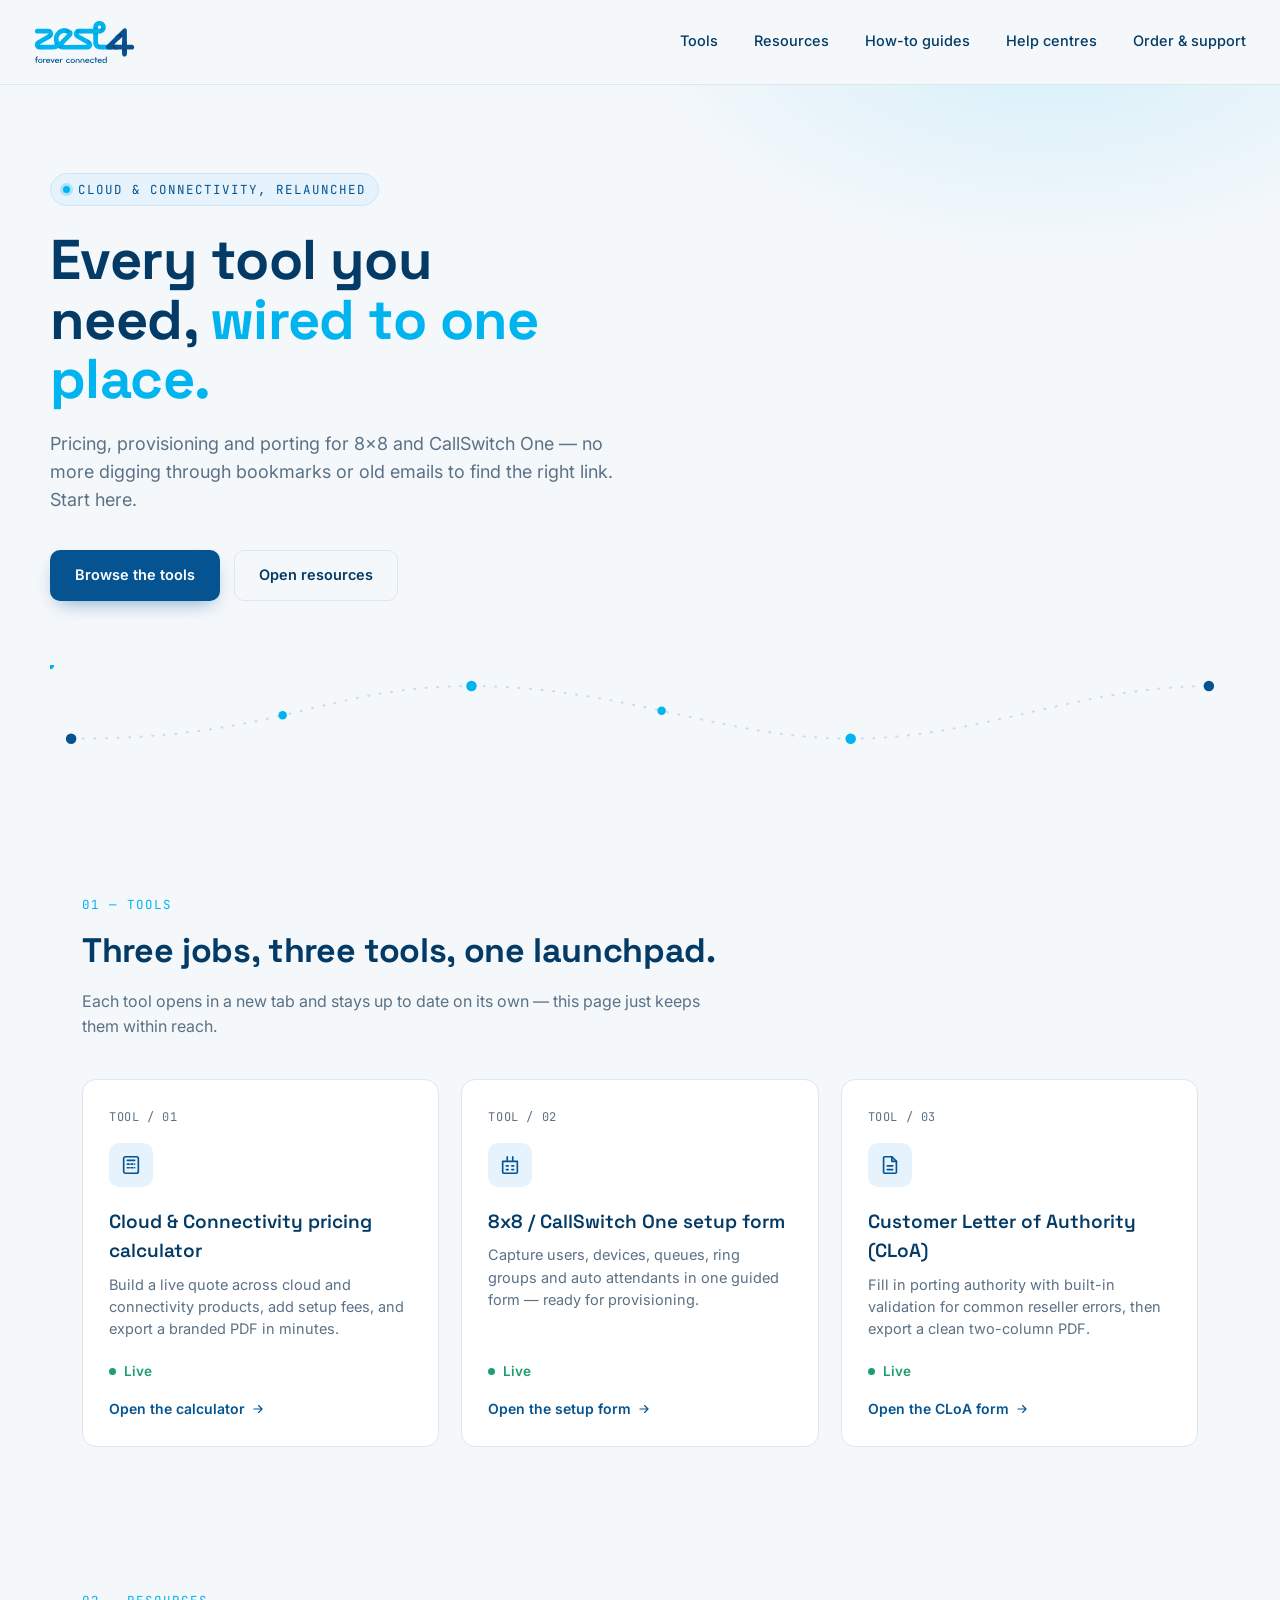
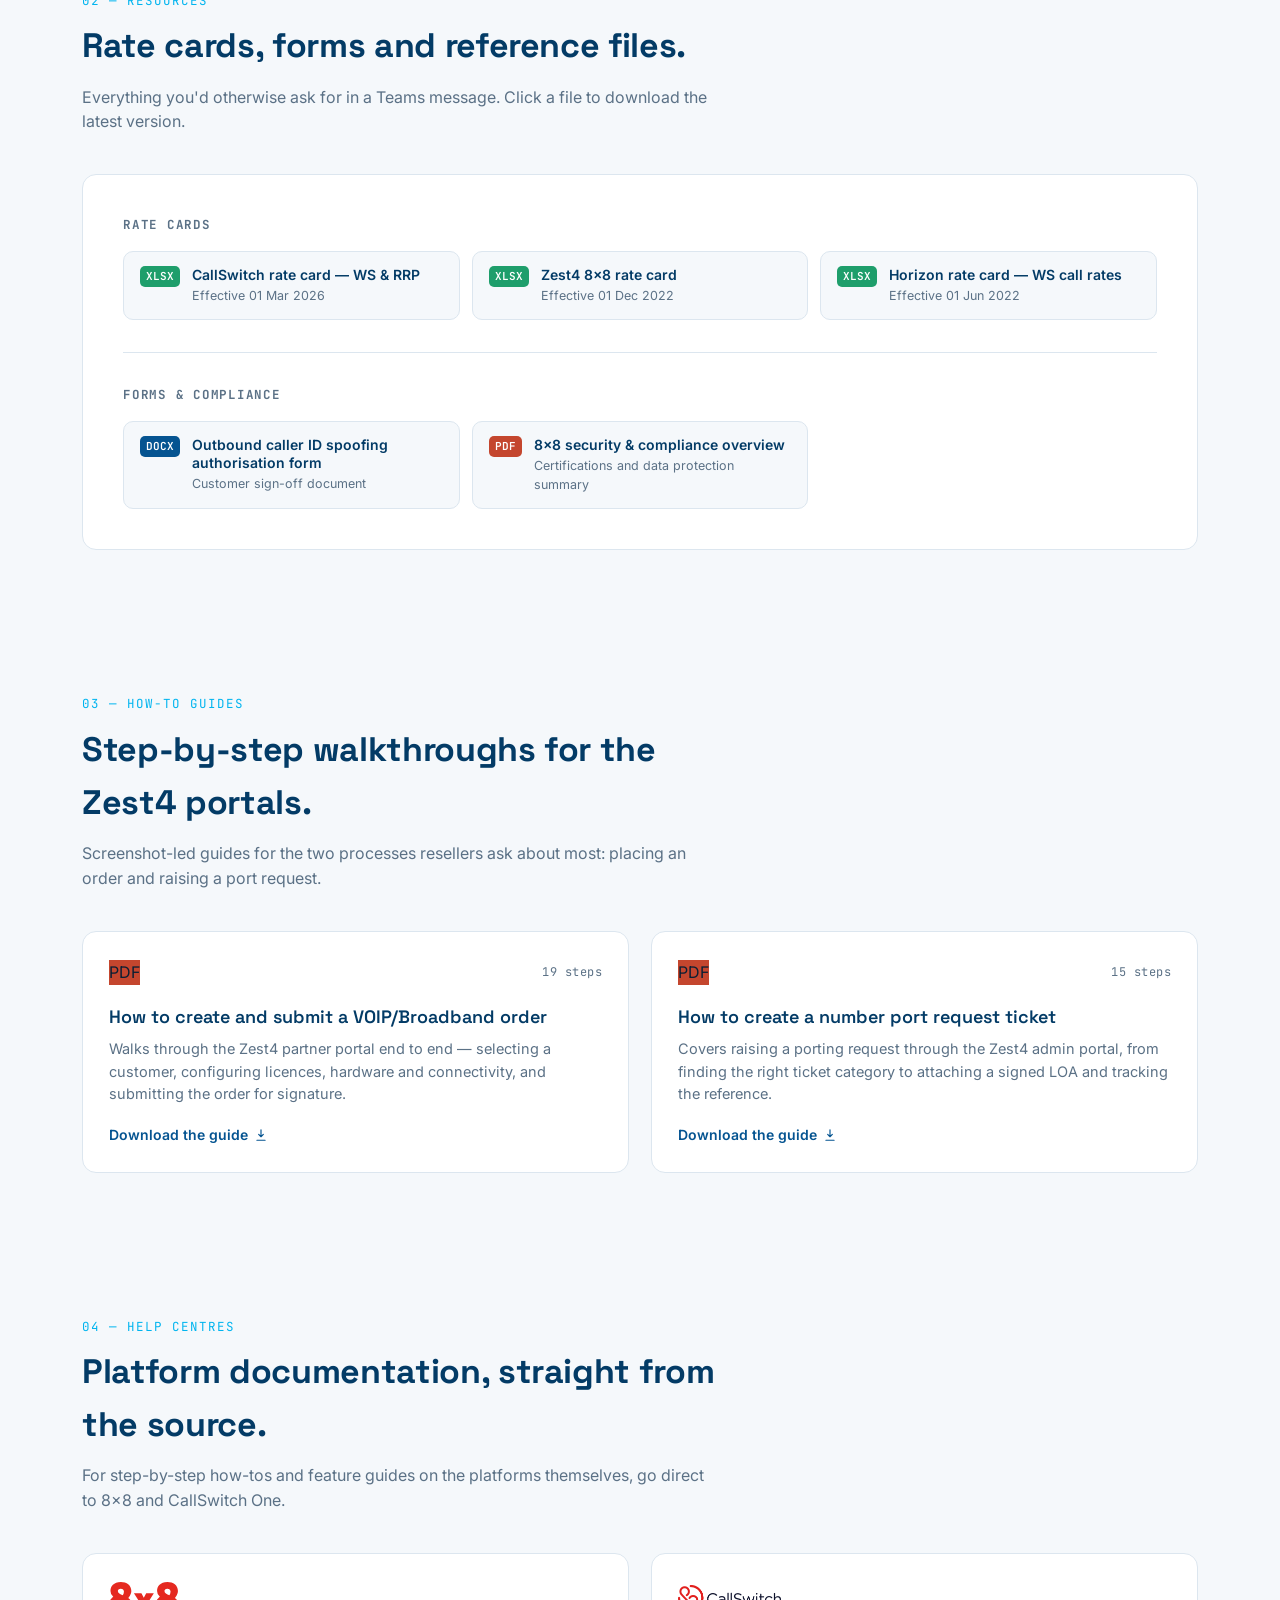
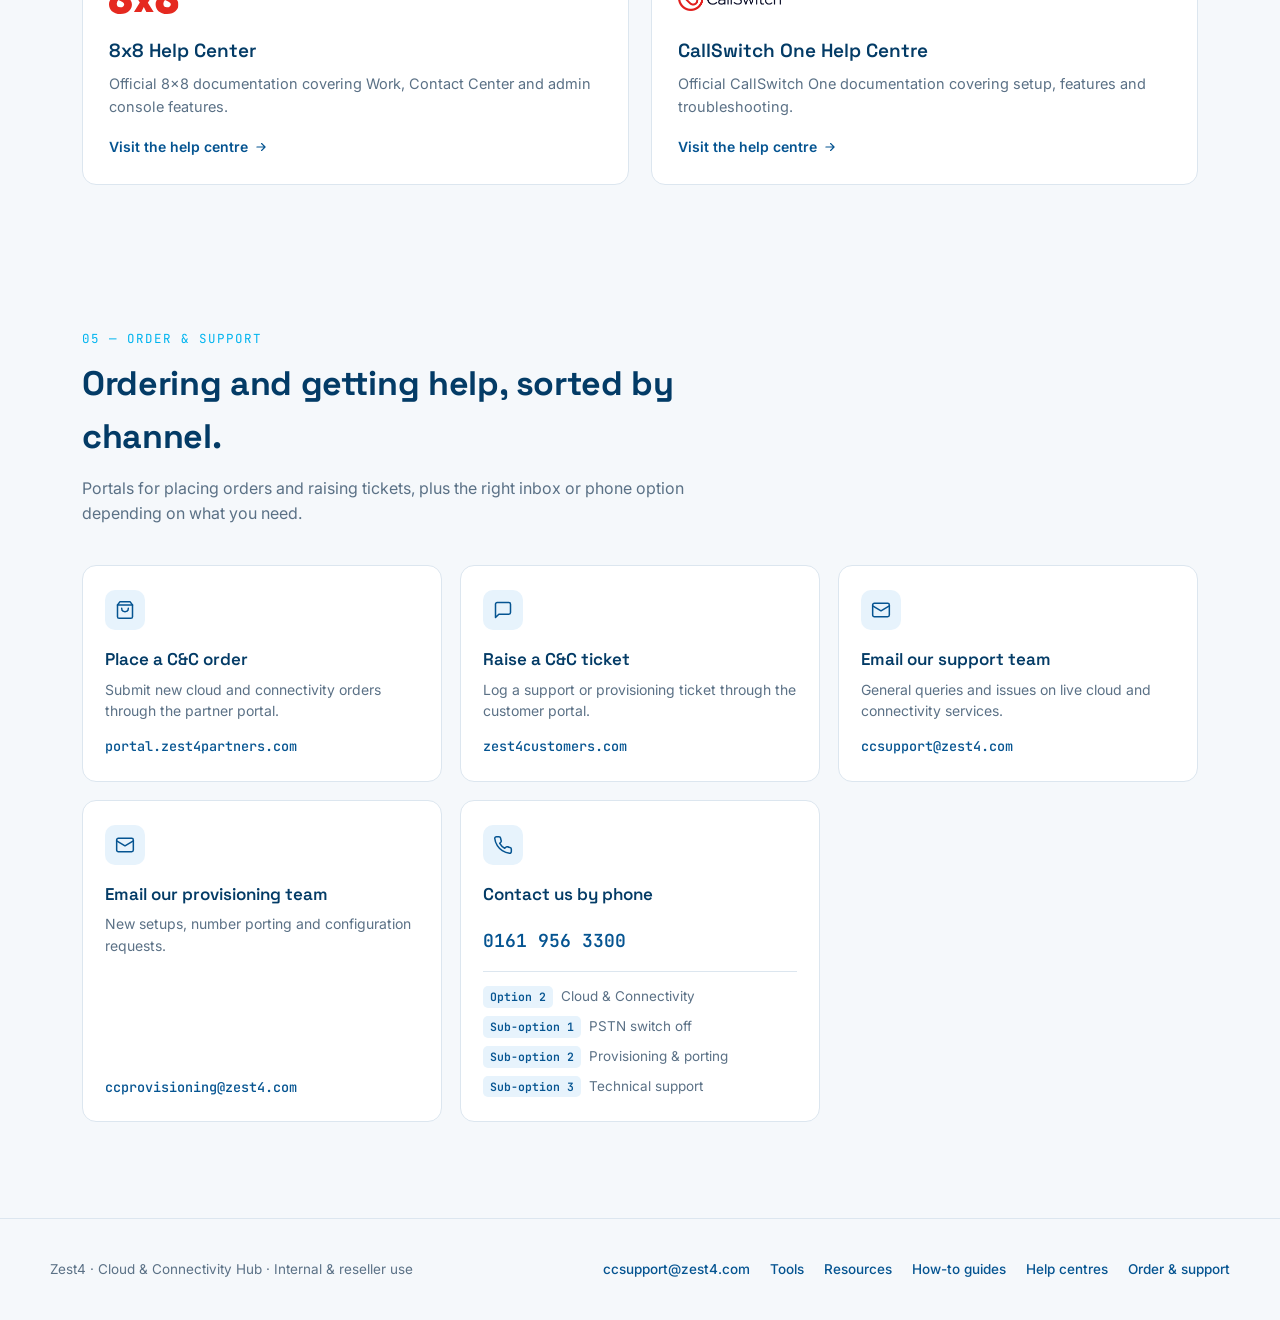
==== commit 5aba6375: "Add files via upload" ====
--- a/index.html
+++ b/index.html
@@ -49,6 +49,7 @@
     color: var(--ink);
     line-height: 1.55;
     -webkit-font-smoothing: antialiased;
+    overflow-x: hidden;
   }
 
   a { color: inherit; }
@@ -59,6 +60,10 @@
     max-width: var(--max-w);
     margin: 0 auto;
     padding: 0 32px;
+  }
+
+  @media (max-width: 600px) {
+    .wrap { padding: 0 18px; }
   }
 
   /* ---------- Skip link / focus ---------- */
@@ -103,12 +108,18 @@
     align-items: center;
     gap: 14px;
     text-decoration: none;
+    min-width: 0;
   }
 
   .brand-logo {
     height: 48px;
     width: auto;
     display: block;
+  }
+
+  @media (max-width: 600px) {
+    .topbar-inner { padding: 12px 16px; }
+    .brand-logo { height: 34px; }
   }
 
   nav.primary-nav {
@@ -128,8 +139,55 @@
 
   nav.primary-nav a:hover { border-bottom-color: var(--cyan); }
 
+  /* ---------- Mobile nav toggle ---------- */
+  .nav-toggle {
+    display: none;
+    align-items: center;
+    justify-content: center;
+    width: 44px;
+    height: 44px;
+    padding: 0;
+    background: transparent;
+    border: 1px solid var(--line);
+    border-radius: 10px;
+    color: var(--navy-dark);
+    cursor: pointer;
+    -webkit-tap-highlight-color: transparent;
+  }
+
+  .nav-toggle:hover { border-color: var(--navy); }
+
+  .nav-toggle .icon-close { display: none; }
+  .nav-toggle[aria-expanded="true"] .icon-open { display: none; }
+  .nav-toggle[aria-expanded="true"] .icon-close { display: block; }
+
   @media (max-width: 720px) {
-    nav.primary-nav { display: none; }
+    .topbar-inner { position: relative; }
+
+    .nav-toggle { display: inline-flex; }
+
+    nav.primary-nav {
+      position: absolute;
+      top: 100%;
+      left: 0;
+      right: 0;
+      flex-direction: column;
+      gap: 0;
+      background: var(--paper-raised);
+      border-bottom: 1px solid var(--line);
+      box-shadow: 0 16px 30px -18px rgba(5, 84, 145, 0.4);
+      max-height: 0;
+      overflow: hidden;
+      transition: max-height 0.25s ease;
+    }
+
+    nav.primary-nav.is-open { max-height: 400px; }
+
+    nav.primary-nav a {
+      padding: 16px 24px;
+      border-bottom: 1px solid var(--line);
+      font-size: 16px;
+    }
   }
 
   /* ---------- Hero ---------- */
@@ -140,6 +198,10 @@
     background:
       radial-gradient(720px 420px at 82% -10%, rgba(0, 180, 239, 0.14), transparent 60%),
       var(--paper);
+  }
+
+  @media (max-width: 600px) {
+    .hero { padding: 44px 18px 40px; }
   }
 
   .hero-inner {
@@ -199,6 +261,11 @@
     flex-wrap: wrap;
   }
 
+  @media (max-width: 480px) {
+    .hero-actions { flex-direction: column; align-items: stretch; }
+    .hero-actions .btn { justify-content: center; }
+  }
+
   .btn {
     font-family: var(--font-body);
     font-weight: 600;
@@ -235,6 +302,10 @@
     display: block;
   }
 
+  @media (max-width: 600px) {
+    .signal-path { margin-top: 40px; }
+  }
+
   .signal-path .pulse {
     animation: travel 4.5s linear infinite;
   }
@@ -258,9 +329,17 @@
     padding: 72px 32px;
   }
 
+  @media (max-width: 600px) {
+    section.block { padding: 44px 18px; }
+  }
+
   .block-head {
     max-width: 640px;
     margin-bottom: 40px;
+  }
+
+  @media (max-width: 600px) {
+    .block-head { margin-bottom: 28px; }
   }
 
   .block-head .kicker {
@@ -311,6 +390,10 @@
     transition: transform 0.18s ease, box-shadow 0.18s ease, border-color 0.18s ease;
   }
 
+  @media (max-width: 600px) {
+    .tool-card { padding: 22px 20px 20px; }
+  }
+
   .tool-card:hover {
     transform: translateY(-3px);
     box-shadow: 0 20px 40px -24px rgba(5, 84, 145, 0.35);
@@ -401,6 +484,10 @@
     padding: 40px;
   }
 
+  @media (max-width: 600px) {
+    .resources-shell { padding: 22px 18px; }
+  }
+
   .file-group + .file-group {
     margin-top: 32px;
     padding-top: 32px;
@@ -420,6 +507,10 @@
     display: grid;
     grid-template-columns: repeat(auto-fill, minmax(260px, 1fr));
     gap: 12px;
+  }
+
+  @media (max-width: 480px) {
+    .file-grid { grid-template-columns: 1fr; }
   }
 
   .file-row {
@@ -498,6 +589,10 @@
     transition: transform 0.18s ease, box-shadow 0.18s ease, border-color 0.18s ease;
   }
 
+  @media (max-width: 600px) {
+    .guide-card { padding: 22px 20px 20px; }
+  }
+
   .guide-card:hover {
     transform: translateY(-3px);
     box-shadow: 0 20px 40px -24px rgba(5, 84, 145, 0.35);
@@ -557,6 +652,10 @@
     transition: transform 0.18s ease, box-shadow 0.18s ease, border-color 0.18s ease;
   }
 
+  @media (max-width: 600px) {
+    .helpcentre-card { padding: 22px 20px 20px; }
+  }
+
   .helpcentre-card:hover {
     transform: translateY(-3px);
     box-shadow: 0 20px 40px -24px rgba(5, 84, 145, 0.35);
@@ -620,6 +719,11 @@
     text-decoration: none;
     color: inherit;
     transition: transform 0.18s ease, box-shadow 0.18s ease, border-color 0.18s ease;
+  }
+
+  @media (max-width: 600px) {
+    .contact-card { padding: 20px 18px; }
+    .contact-phone-link { font-size: 16px; }
   }
 
   a.contact-card:hover {
@@ -711,6 +815,10 @@
     margin-top: 24px;
   }
 
+  @media (max-width: 600px) {
+    footer { padding: 28px 18px; }
+  }
+
   .footer-inner {
     max-width: var(--max-w);
     margin: 0 auto;
@@ -729,6 +837,7 @@
   .footer-links {
     display: flex;
     gap: 20px;
+    flex-wrap: wrap;
   }
 
   .footer-links a {
@@ -1049,7 +1158,11 @@
 </g>
 </svg>
     </a>
-    <nav class="primary-nav" aria-label="Primary">
+    <button type="button" class="nav-toggle" id="navToggle" aria-expanded="false" aria-controls="primaryNav" aria-label="Toggle menu">
+      <svg class="icon-open" width="22" height="22" viewBox="0 0 24 24" fill="none" stroke="currentColor" stroke-width="2" stroke-linecap="round" stroke-linejoin="round"><path d="M4 7h16M4 12h16M4 17h16"/></svg>
+      <svg class="icon-close" width="22" height="22" viewBox="0 0 24 24" fill="none" stroke="currentColor" stroke-width="2" stroke-linecap="round" stroke-linejoin="round"><path d="M6 6l12 12M18 6L6 18"/></svg>
+    </button>
+    <nav class="primary-nav" id="primaryNav" aria-label="Primary">
       <a href="#tools">Tools</a>
       <a href="#resources">Resources</a>
       <a href="#guides">How-to guides</a>
@@ -1371,6 +1484,35 @@
 </footer>
 
 <script>
+  // Mobile nav toggle
+  (function () {
+    var toggle = document.getElementById('navToggle');
+    var nav = document.getElementById('primaryNav');
+    if (!toggle || !nav) return;
+
+    function closeMenu() {
+      nav.classList.remove('is-open');
+      toggle.setAttribute('aria-expanded', 'false');
+    }
+
+    toggle.addEventListener('click', function () {
+      var isOpen = nav.classList.toggle('is-open');
+      toggle.setAttribute('aria-expanded', isOpen ? 'true' : 'false');
+    });
+
+    // Close the menu after a nav link is tapped
+    nav.querySelectorAll('a').forEach(function (link) {
+      link.addEventListener('click', closeMenu);
+    });
+
+    // Close the menu if the viewport grows back past the mobile breakpoint
+    window.addEventListener('resize', function () {
+      if (window.innerWidth > 720) closeMenu();
+    });
+  })();
+</script>
+
+<script>
   // Register the service worker so the hub can be installed as a PWA
   // and packaged with PWABuilder (https://www.pwabuilder.com/).
   if ('serviceWorker' in navigator) {
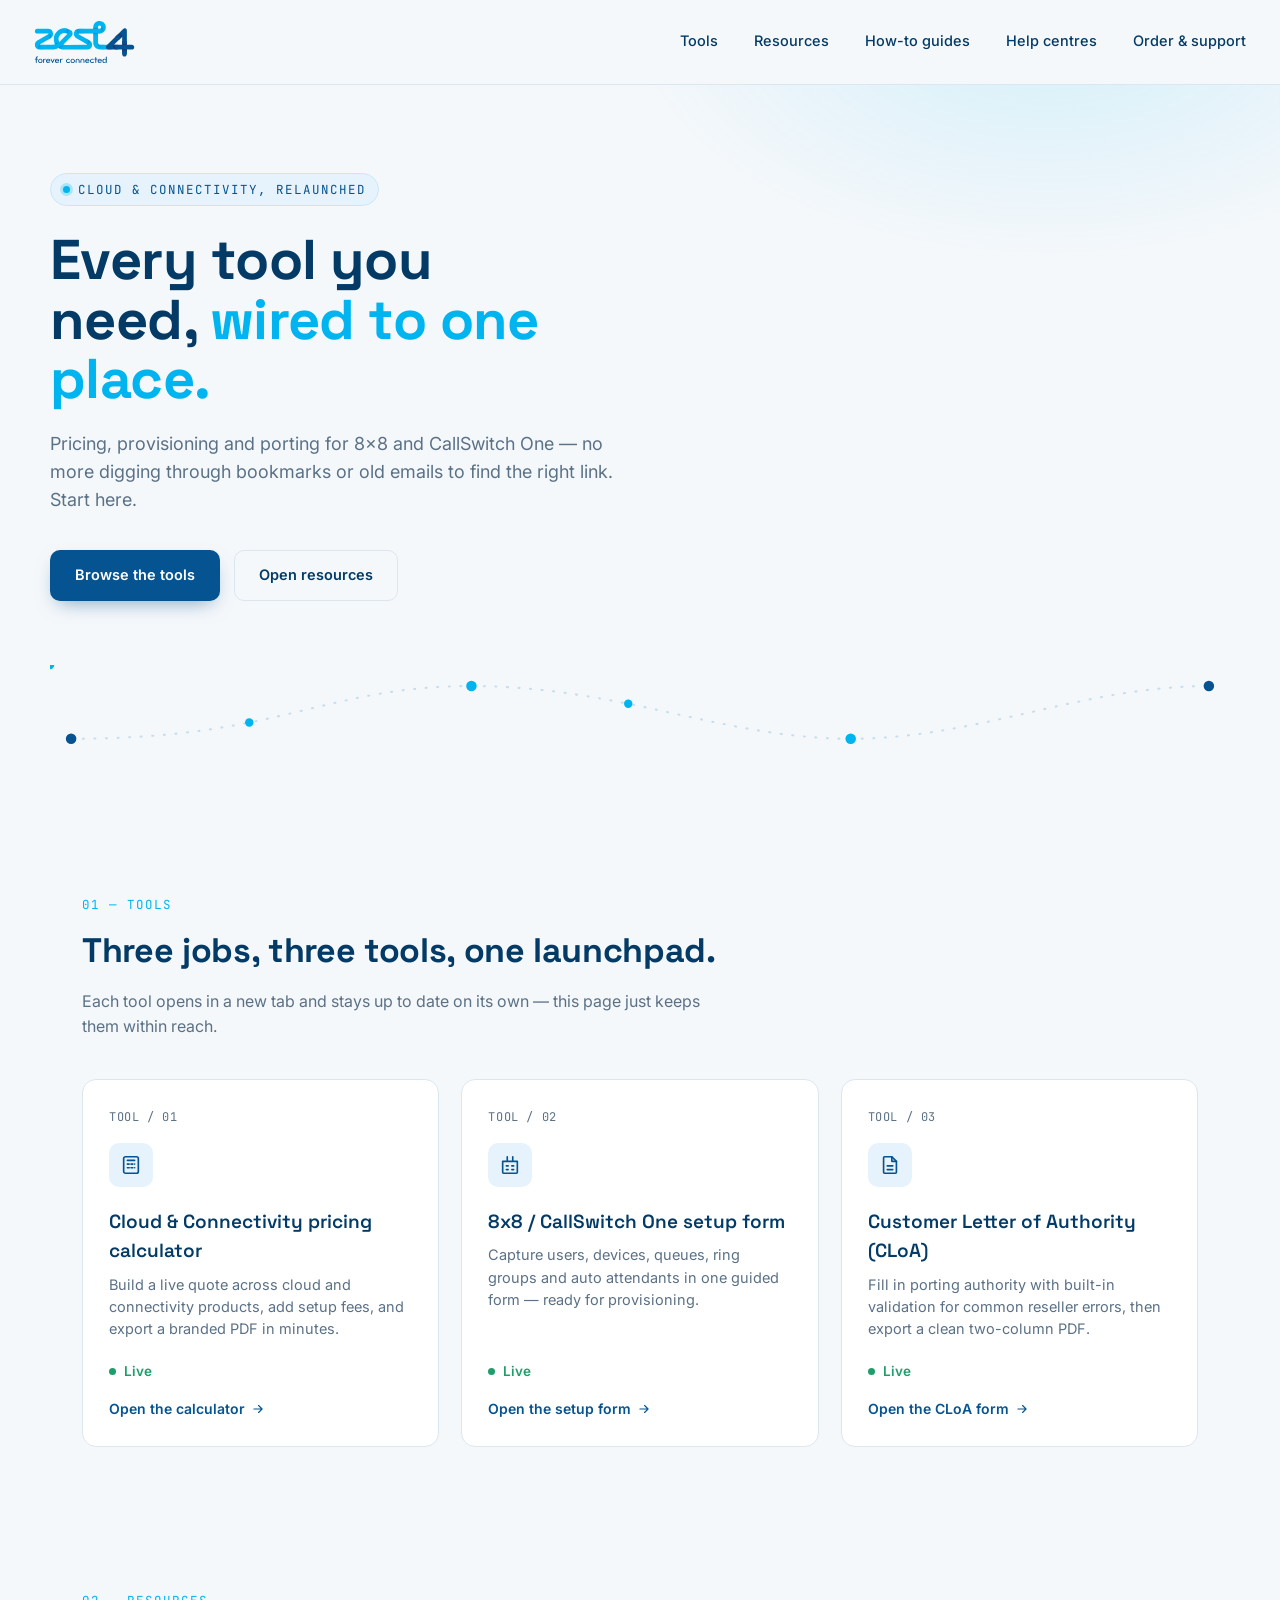
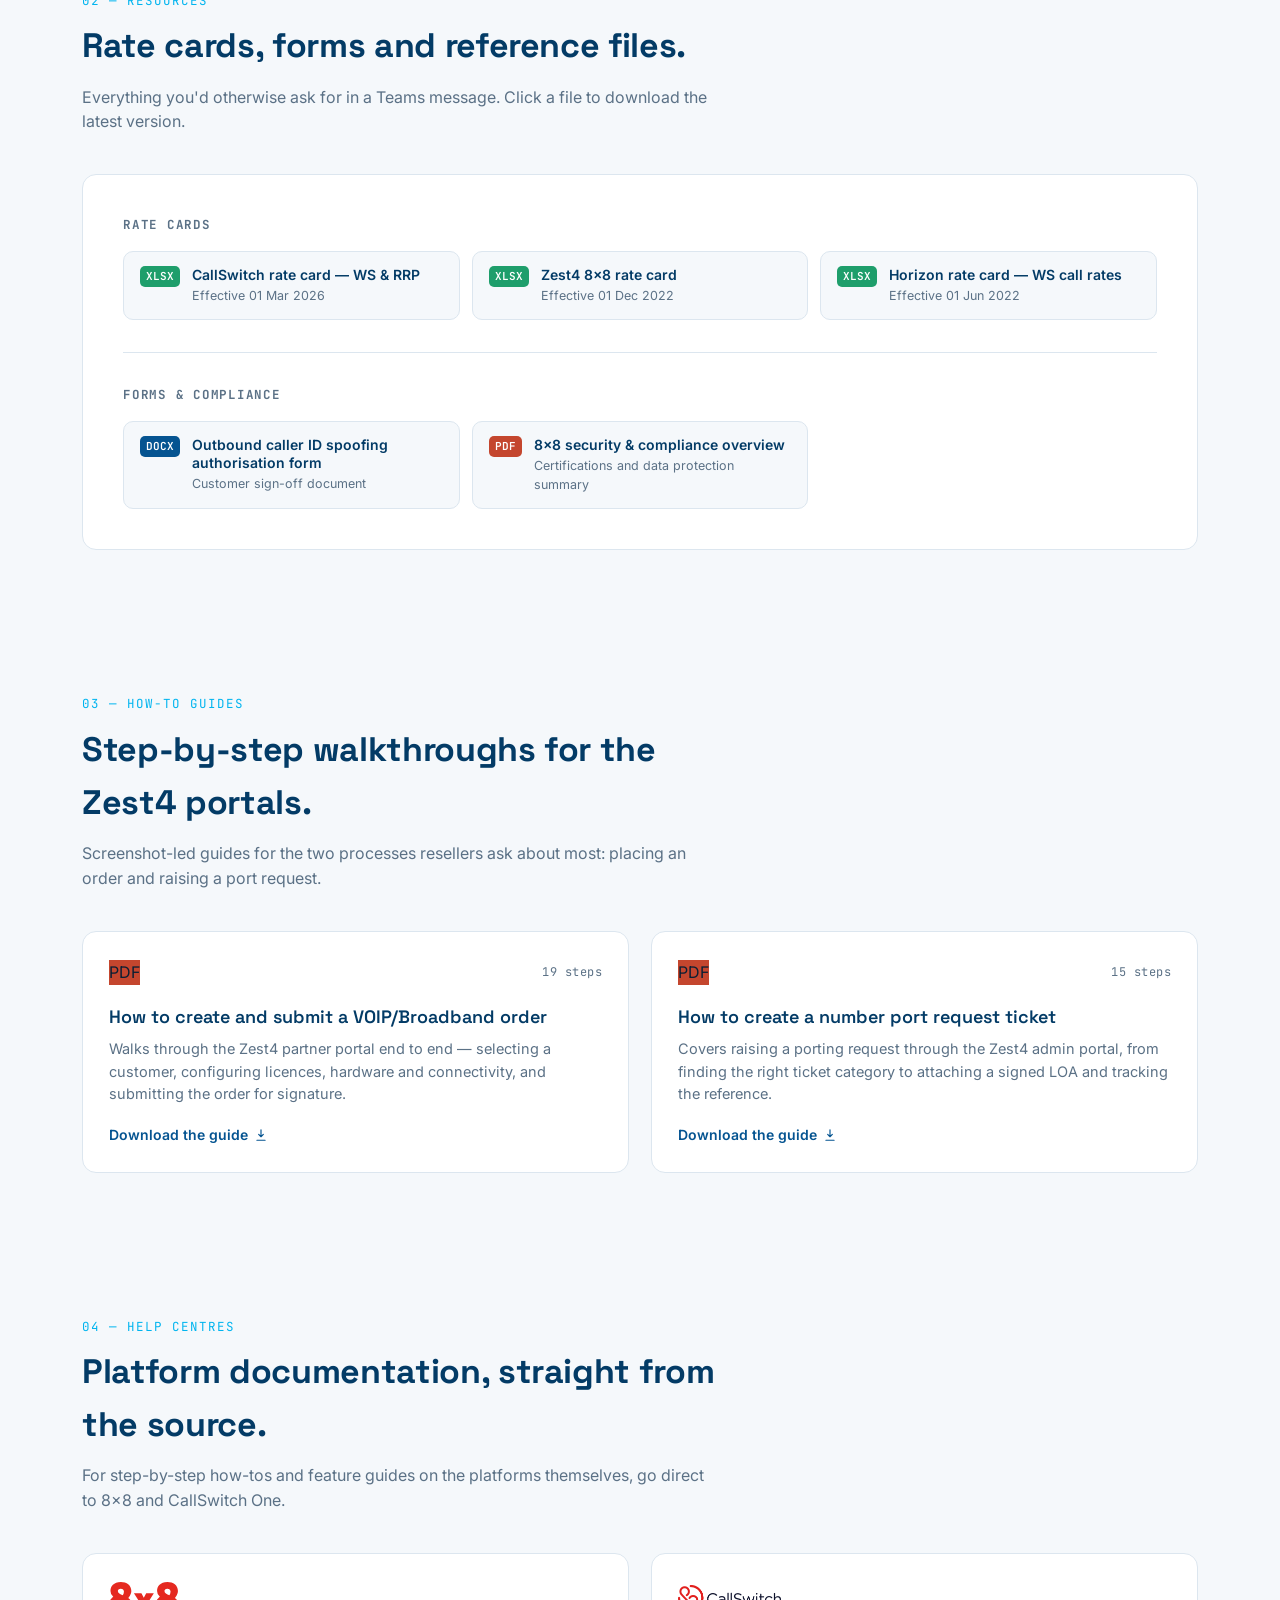
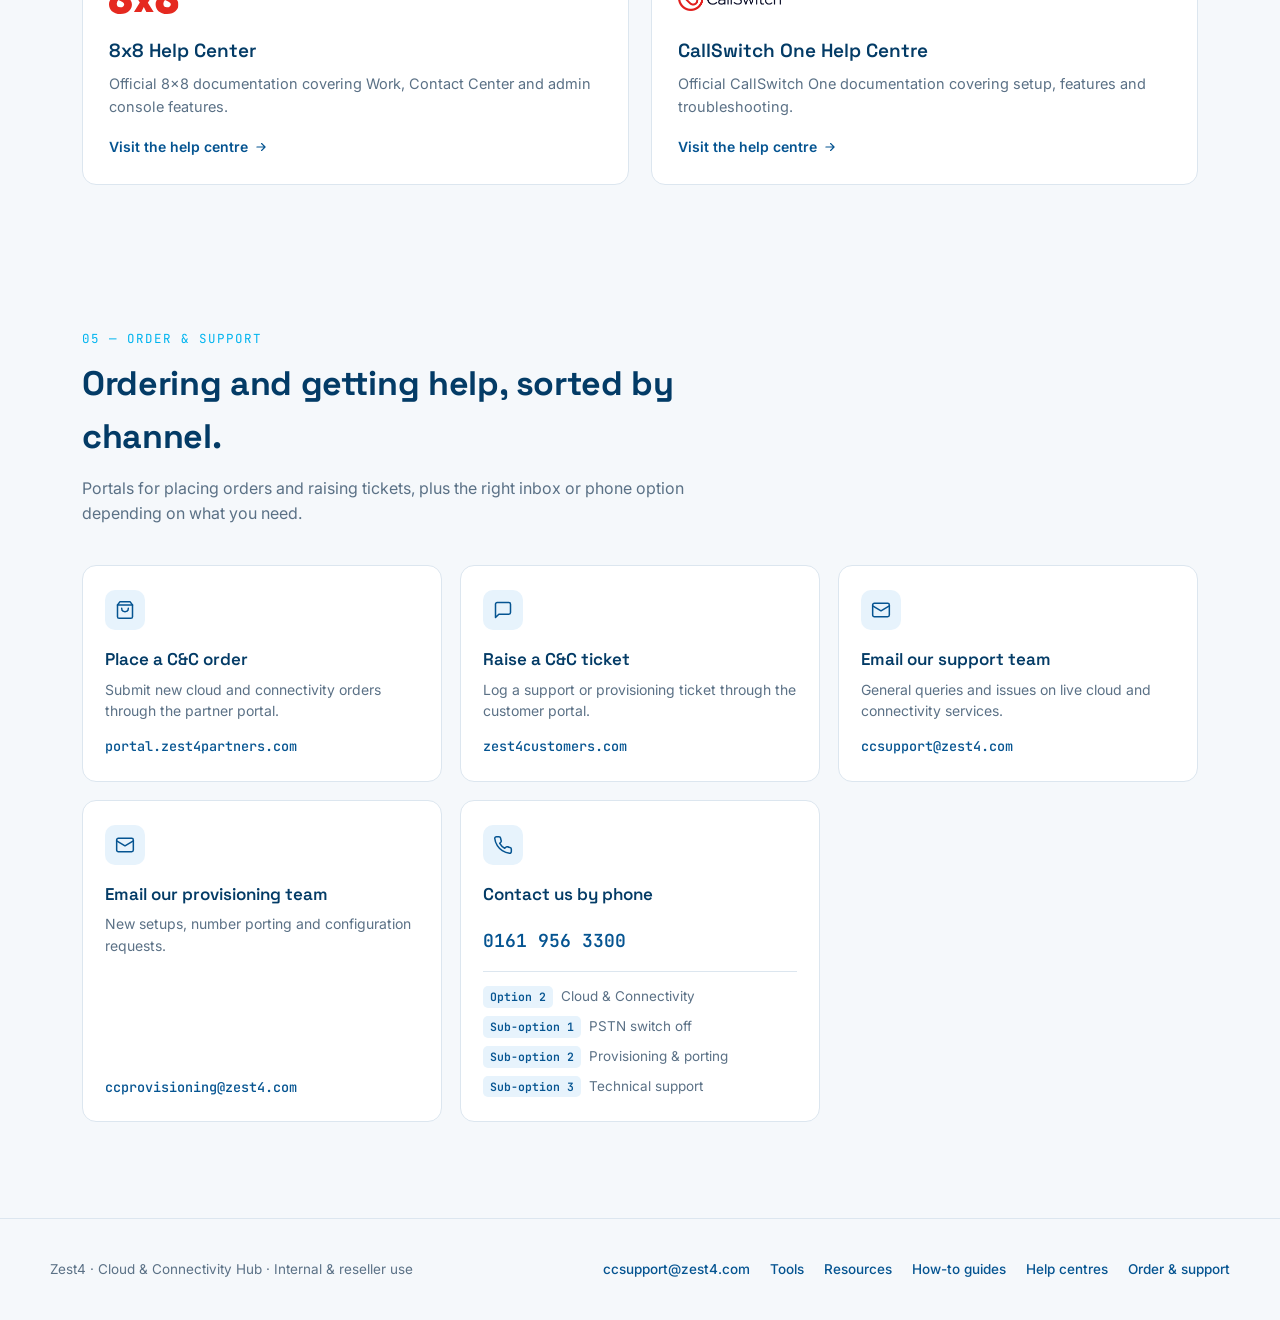
==== commit 37acaf4d: "Add files via upload" ====
--- a/index.html
+++ b/index.html
@@ -795,6 +795,30 @@
     display: flex;
     gap: 8px;
     align-items: baseline;
+  }
+
+  .phone-options li a {
+    display: flex;
+    gap: 8px;
+    align-items: baseline;
+    color: var(--muted);
+    text-decoration: none;
+    border-radius: 6px;
+    margin: -4px -6px;
+    padding: 4px 6px;
+    transition: background 0.15s ease, color 0.15s ease;
+  }
+
+  .phone-options li a:hover,
+  .phone-options li a:focus-visible {
+    background: #E7F3FC;
+    color: var(--navy);
+  }
+
+  .phone-options li a:hover .phone-option-num,
+  .phone-options li a:focus-visible .phone-option-num {
+    background: var(--navy);
+    color: #fff;
   }
 
   .phone-option-num {
@@ -1457,9 +1481,21 @@
           <a class="contact-value contact-phone-link" href="tel:+441619563300">0161 956 3300</a>
           <ul class="phone-options">
             <li><span class="phone-option-num">Option 2</span> Cloud &amp; Connectivity</li>
-            <li><span class="phone-option-num">Sub-option 1</span> PSTN switch off</li>
-            <li><span class="phone-option-num">Sub-option 2</span> Provisioning &amp; porting</li>
-            <li><span class="phone-option-num">Sub-option 3</span> Technical support</li>
+            <li>
+              <a href="tel:+441619563300,,2,,1">
+                <span class="phone-option-num">Sub-option 1</span> PSTN switch off
+              </a>
+            </li>
+            <li>
+              <a href="tel:+441619563300,,2,,2">
+                <span class="phone-option-num">Sub-option 2</span> Provisioning &amp; porting
+              </a>
+            </li>
+            <li>
+              <a href="tel:+441619563300,,2,,3">
+                <span class="phone-option-num">Sub-option 3</span> Technical support
+              </a>
+            </li>
           </ul>
         </div>
 
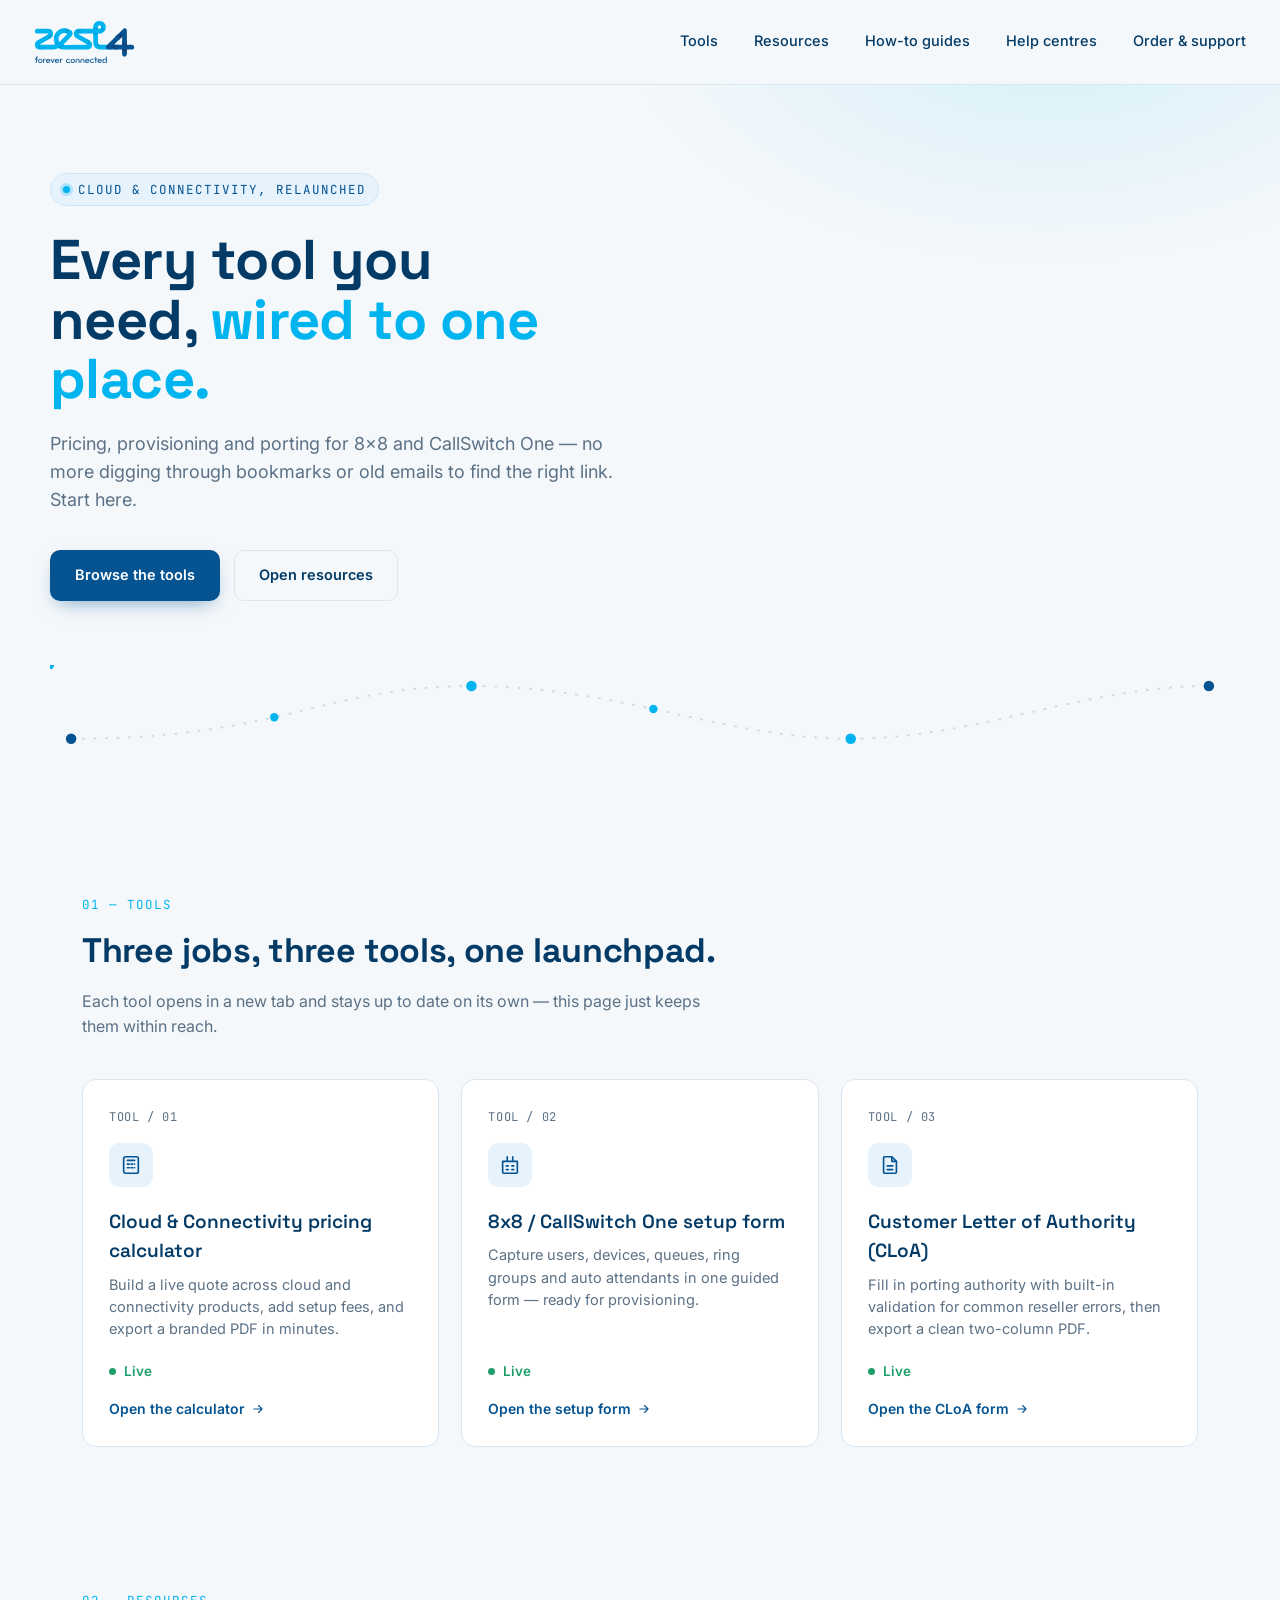
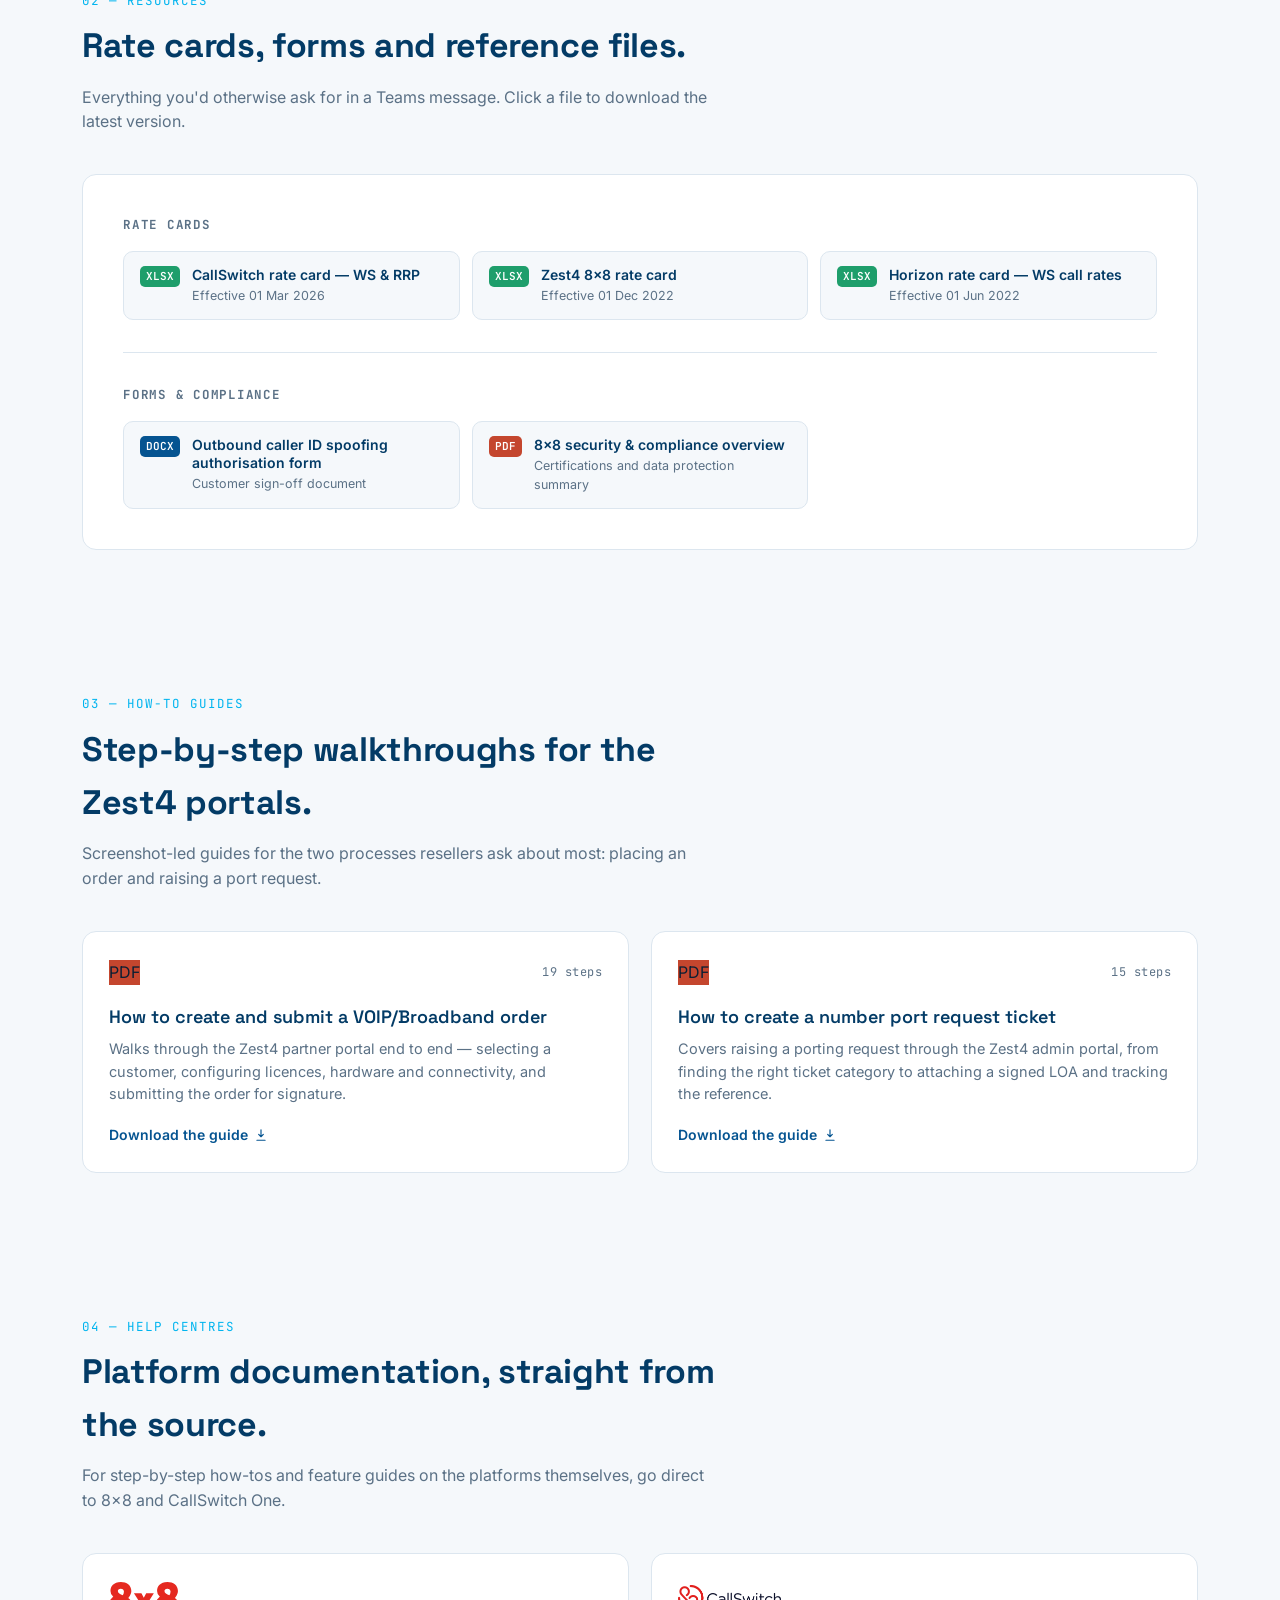
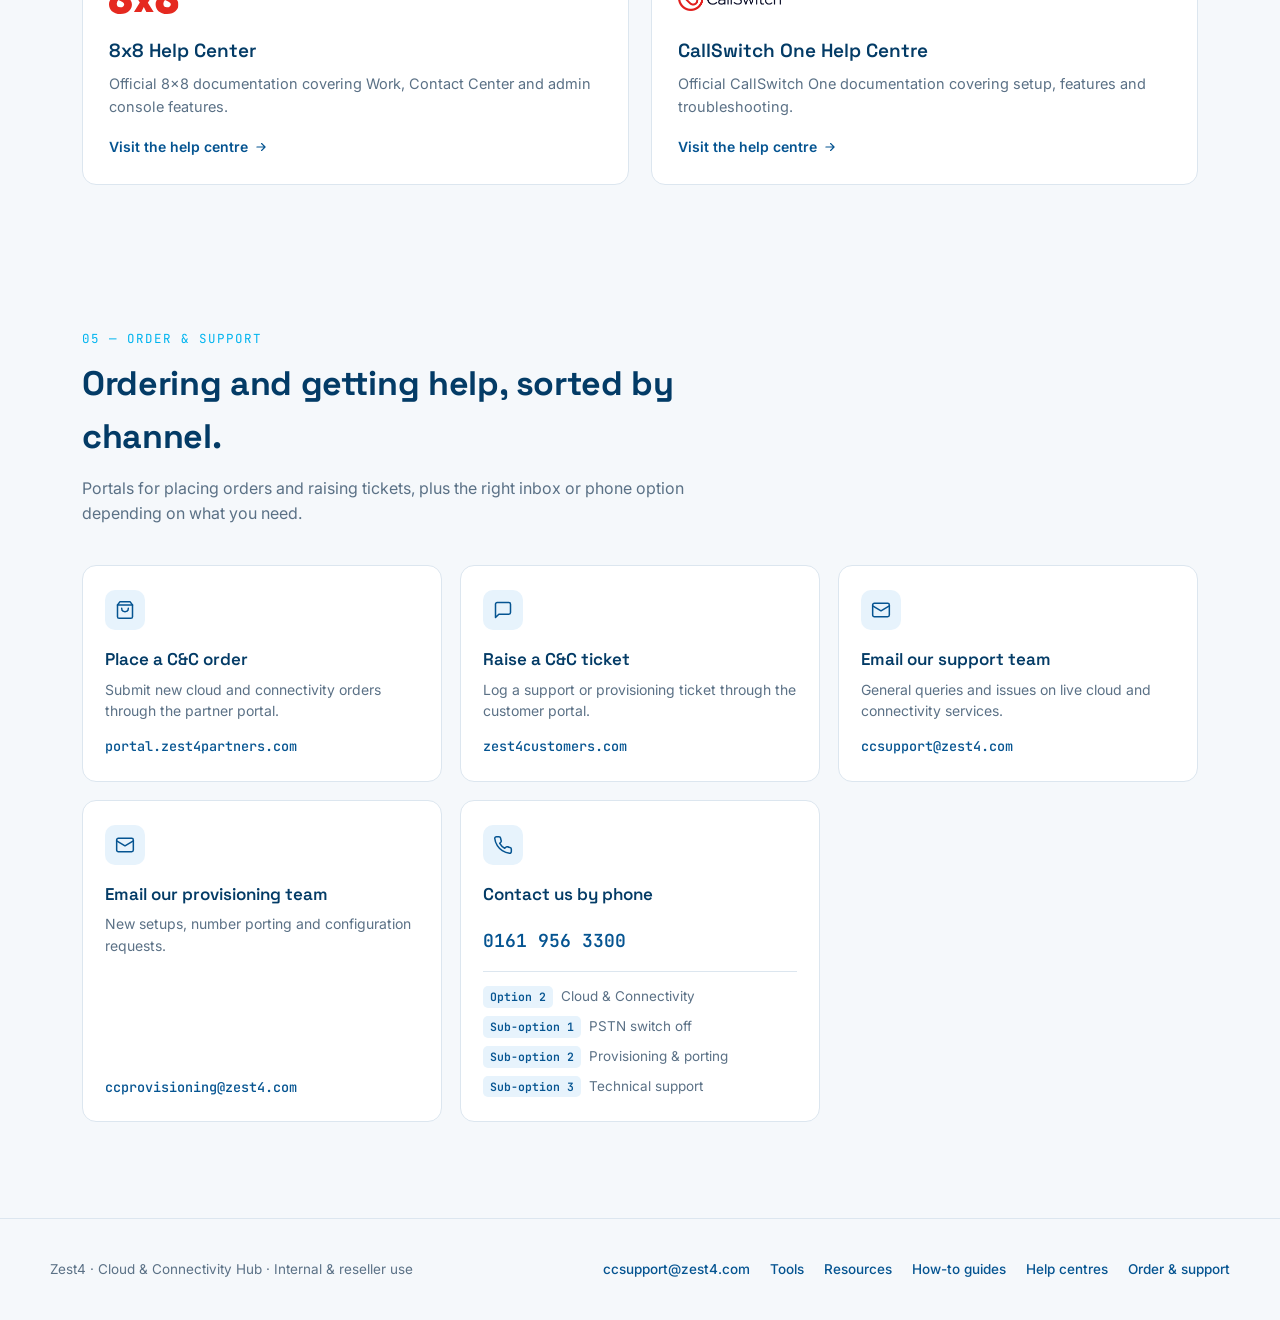
==== commit f0857240: "Add files via upload" ====
--- a/index.html
+++ b/index.html
@@ -2,7 +2,7 @@
 <html lang="en">
 <head>
 <meta charset="UTF-8">
-<meta name="viewport" content="width=device-width, initial-scale=1.0">
+<meta name="viewport" content="width=device-width, initial-scale=1.0, viewport-fit=cover">
 <title>Cloud &amp; Connectivity Hub | Zest4</title>
 
 <!-- PWA: manifest + icons -->
@@ -50,9 +50,22 @@
     line-height: 1.55;
     -webkit-font-smoothing: antialiased;
     overflow-x: hidden;
-  }
-
-  a { color: inherit; }
+    overscroll-behavior-y: contain;
+    -webkit-tap-highlight-color: transparent;
+  }
+
+  a { color: inherit; -webkit-tap-highlight-color: transparent; }
+
+  /* ---------- Touch active-states (hover is a no-op on Android) ---------- */
+  @media (hover: none) {
+    .tool-card:active { transform: scale(0.98); transition: transform 0.1s ease; }
+    .btn-primary:active { background: var(--navy-dark); }
+    .btn-ghost:active { border-color: var(--navy); background: rgba(5, 84, 145, 0.06); }
+    .contact-card:active,
+    .guide-card:active,
+    .helpcentre-card:active,
+    .file-row:active { background: rgba(5, 84, 145, 0.05); }
+  }
 
   img.logo-placeholder { display: block; }
 
@@ -94,6 +107,7 @@
     background: rgba(245, 248, 251, 0.92);
     backdrop-filter: blur(8px);
     border-bottom: 1px solid var(--line);
+    padding-top: env(safe-area-inset-top, 0px);
   }
 
   .topbar-inner {
@@ -836,11 +850,12 @@
   footer {
     border-top: 1px solid var(--line);
     padding: 40px 32px;
+    padding-bottom: calc(40px + env(safe-area-inset-bottom, 0px));
     margin-top: 24px;
   }
 
   @media (max-width: 600px) {
-    footer { padding: 28px 18px; }
+    footer { padding: 28px 18px; padding-bottom: calc(28px + env(safe-area-inset-bottom, 0px)); }
   }
 
   .footer-inner {
@@ -1247,7 +1262,7 @@
       <div class="tools-grid">
 
         <!-- Tool 1: Pricing calculator -->
-        <a class="tool-card" href="https://matwrenz4.github.io/C-C-Pricing-calculator/" target="_blank" rel="noopener">
+        <a class="tool-card" href="tools/pricing-calculator.html">
           <span class="tool-index">TOOL / 01</span>
           <div class="tool-icon" aria-hidden="true">
             <svg width="22" height="22" viewBox="0 0 24 24" fill="none" stroke="currentColor" stroke-width="1.8" stroke-linecap="round" stroke-linejoin="round"><rect x="4" y="3" width="16" height="18" rx="2"/><path d="M8 7h8M8 11h2M12 11h2M16 11h0M8 15h2M12 15h2M16 15h0"/></svg>
@@ -1261,7 +1276,7 @@
         </a>
 
         <!-- Tool 2: Setup form -->
-        <a class="tool-card" href="https://matwrenz4.github.io/8x8-Callswitch-Config-Form-/" target="_blank" rel="noopener">
+        <a class="tool-card" href="tools/callswitch-setup-form.html">
           <span class="tool-index">TOOL / 02</span>
           <div class="tool-icon" aria-hidden="true">
             <svg width="22" height="22" viewBox="0 0 24 24" fill="none" stroke="currentColor" stroke-width="1.8" stroke-linecap="round" stroke-linejoin="round"><path d="M9 3v4M15 3v4M4 8h16v12a1 1 0 0 1-1 1H5a1 1 0 0 1-1-1V8z"/><path d="M8 13h2M14 13h2M8 17h2M14 17h2"/></svg>
@@ -1275,7 +1290,7 @@
         </a>
 
         <!-- Tool 3: CLoA form -->
-        <a class="tool-card" href="https://matwrenz4.github.io/Interactive-CLoA/" target="_blank" rel="noopener">
+        <a class="tool-card" href="tools/cloa-form.html">
           <span class="tool-index">TOOL / 03</span>
           <div class="tool-icon" aria-hidden="true">
             <svg width="22" height="22" viewBox="0 0 24 24" fill="none" stroke="currentColor" stroke-width="1.8" stroke-linecap="round" stroke-linejoin="round"><path d="M14 3H6a1 1 0 0 0-1 1v16a1 1 0 0 0 1 1h12a1 1 0 0 0 1-1V8z"/><path d="M14 3v5h5M9 13h6M9 17h6"/></svg>
@@ -1526,24 +1541,55 @@
     var nav = document.getElementById('primaryNav');
     if (!toggle || !nav) return;
 
-    function closeMenu() {
+    var menuOpenedHistoryState = false;
+
+    function closeMenu(skipHistory) {
       nav.classList.remove('is-open');
       toggle.setAttribute('aria-expanded', 'false');
+      // If we pushed a history entry for the open menu and the caller isn't
+      // responding to a popstate (i.e. this is a normal close, not a back-press),
+      // unwind that entry so back-button state stays in sync.
+      if (menuOpenedHistoryState && !skipHistory) {
+        history.back();
+      }
+      menuOpenedHistoryState = false;
     }
 
+    function openMenu() {
+      nav.classList.add('is-open');
+      toggle.setAttribute('aria-expanded', 'true');
+      // Push a history entry so the Android hardware/gesture back button
+      // closes the menu first, instead of leaving the page or exiting the app.
+      history.pushState({ navOpen: true }, '');
+      menuOpenedHistoryState = true;
+    }
+
     toggle.addEventListener('click', function () {
-      var isOpen = nav.classList.toggle('is-open');
-      toggle.setAttribute('aria-expanded', isOpen ? 'true' : 'false');
+      var isOpen = nav.classList.contains('is-open');
+      if (isOpen) {
+        closeMenu();
+      } else {
+        openMenu();
+      }
     });
 
     // Close the menu after a nav link is tapped
     nav.querySelectorAll('a').forEach(function (link) {
-      link.addEventListener('click', closeMenu);
+      link.addEventListener('click', function () { closeMenu(); });
+    });
+
+    // Back button/gesture: close the menu instead of navigating away
+    window.addEventListener('popstate', function () {
+      if (nav.classList.contains('is-open')) {
+        closeMenu(true);
+      }
     });
 
     // Close the menu if the viewport grows back past the mobile breakpoint
     window.addEventListener('resize', function () {
-      if (window.innerWidth > 720) closeMenu();
+      if (window.innerWidth > 720 && nav.classList.contains('is-open')) {
+        closeMenu();
+      }
     });
   })();
 </script>
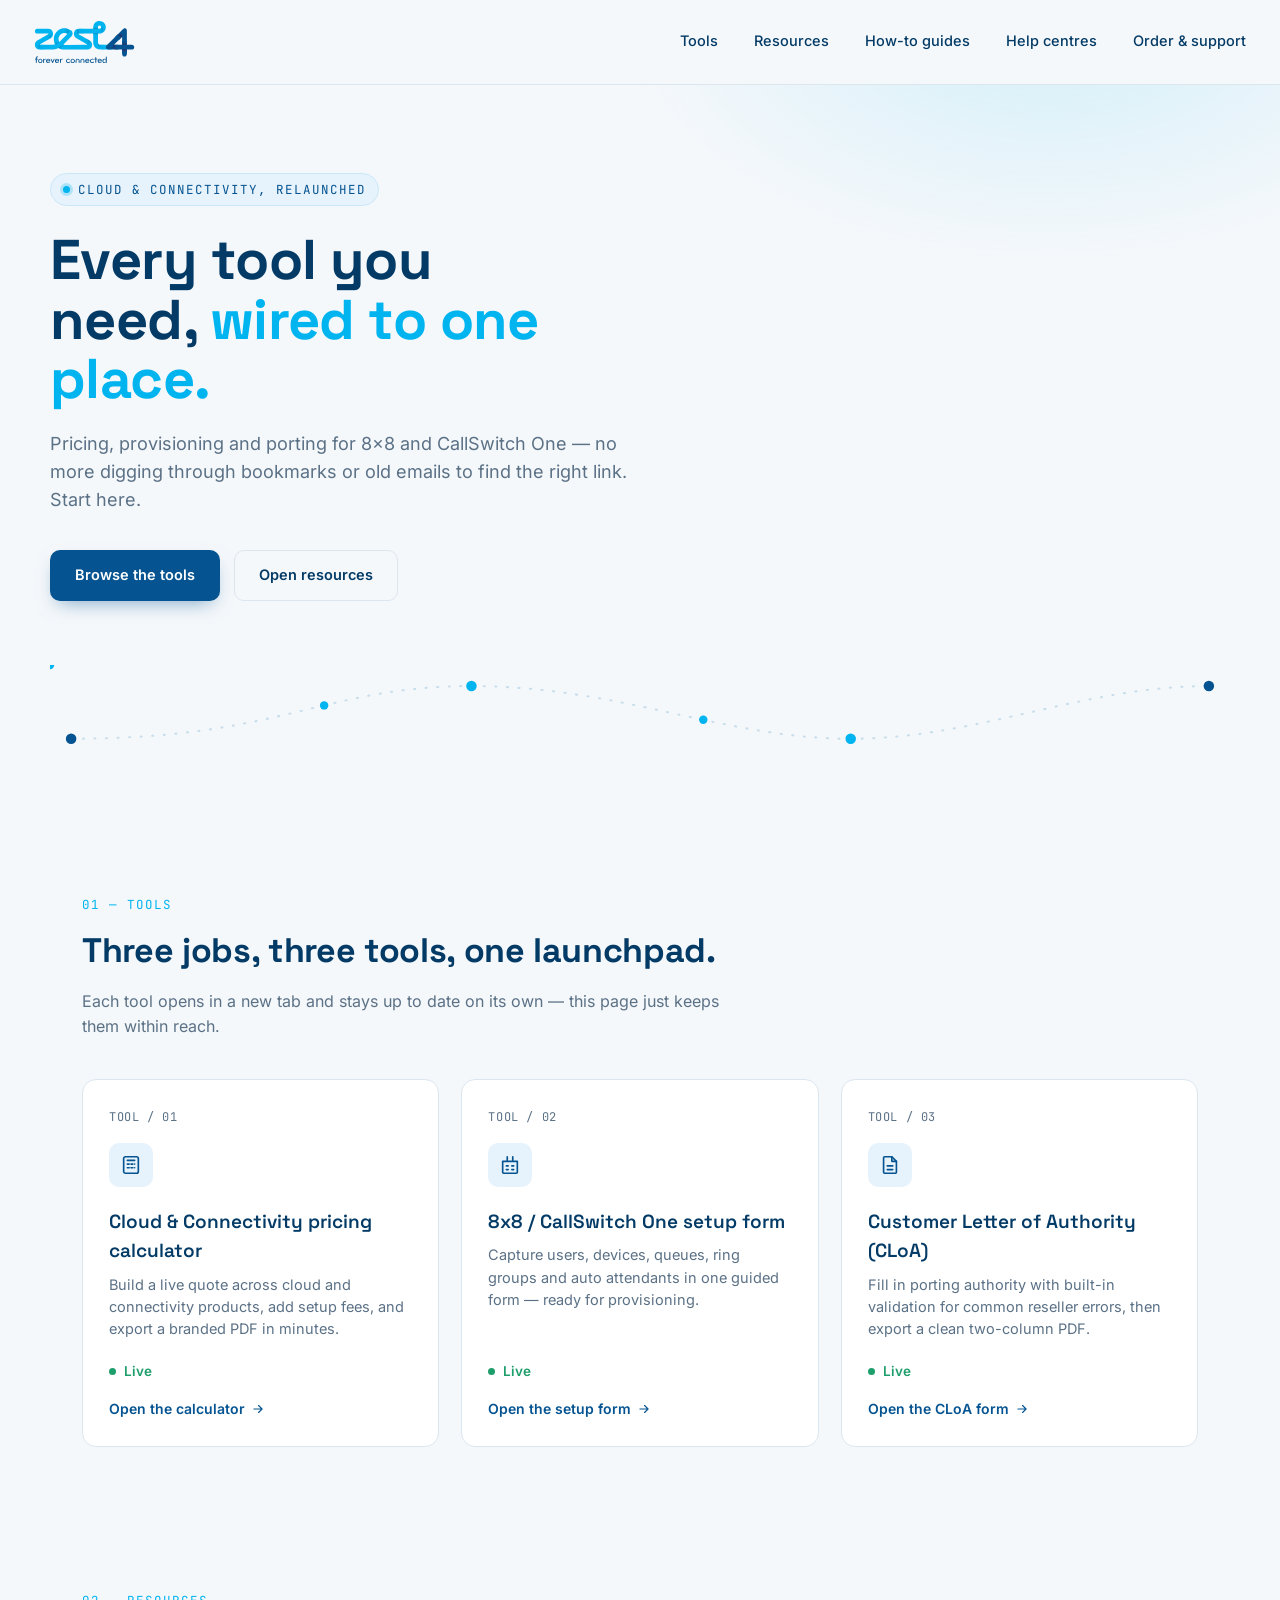
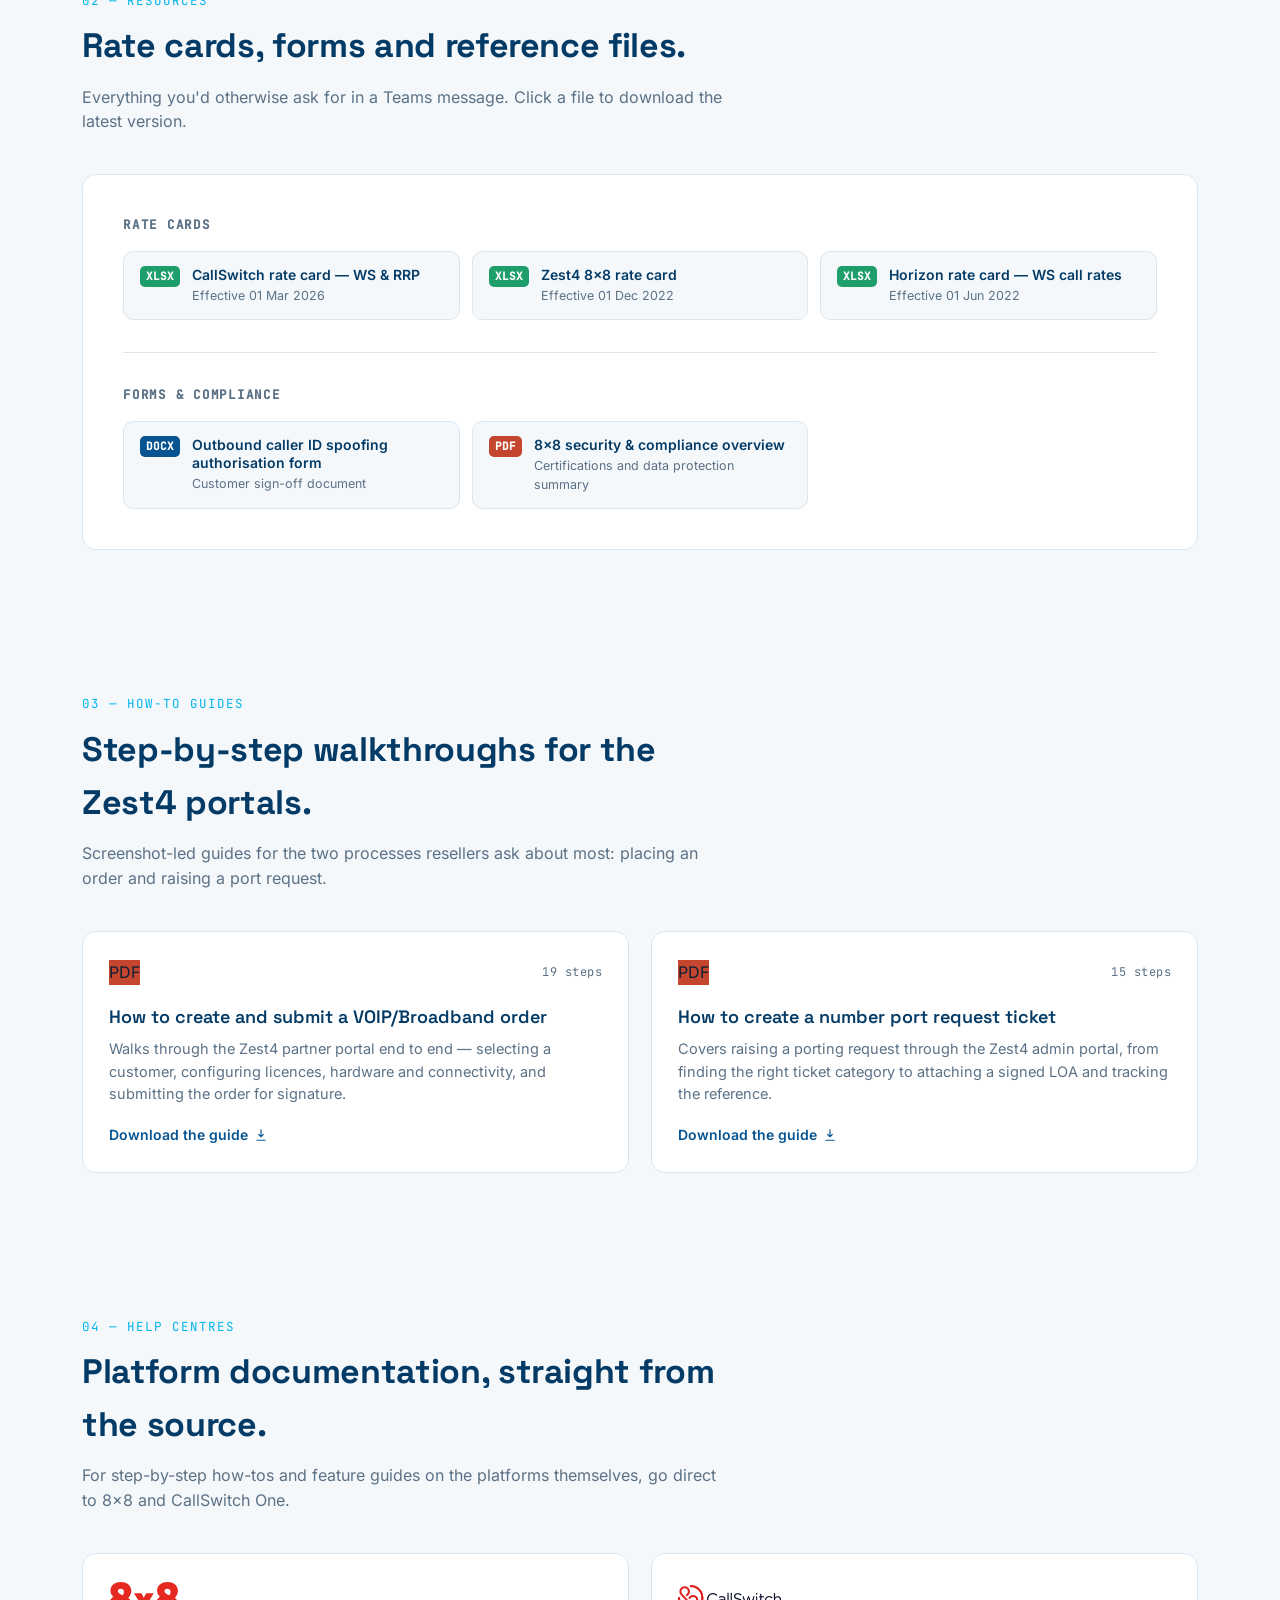
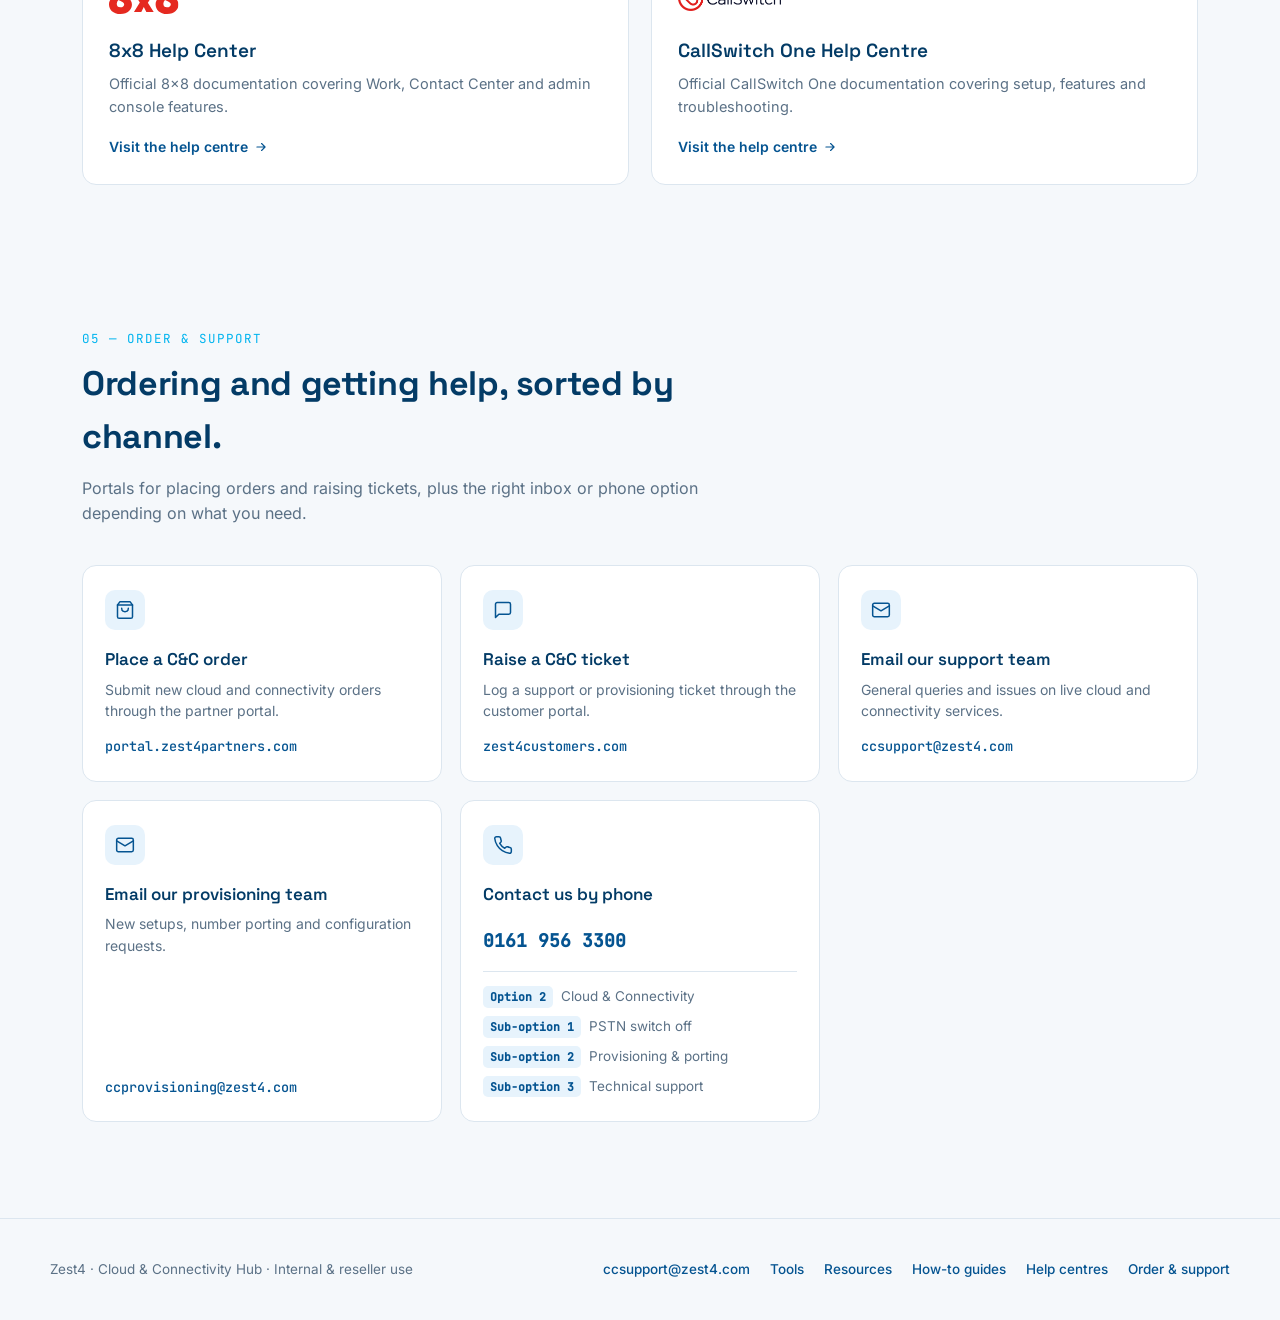
==== commit ae9e7c21: "Add files via upload" ====
--- a/index.html
+++ b/index.html
@@ -16,9 +16,7 @@
 <link rel="icon" type="image/png" sizes="16x16" href="icons/favicon-16.png">
 <link rel="apple-touch-icon" href="icons/apple-touch-icon.png">
 
-<link rel="preconnect" href="https://fonts.googleapis.com">
-<link rel="preconnect" href="https://fonts.gstatic.com" crossorigin>
-<link href="https://fonts.googleapis.com/css2?family=Space+Grotesk:wght@400;500;600;700&family=Inter:wght@400;500;600;700&family=JetBrains+Mono:wght@400;500&display=swap" rel="stylesheet">
+<link rel="stylesheet" href="assets/fonts/fonts.css">
 <style>
   :root {
     --navy: #055491;
--- a/assets/fonts/fonts.css
+++ b/assets/fonts/fonts.css
@@ -0,0 +1,76 @@
+/* Self-hosted fonts for offline use (replaces Google Fonts CDN request).
+   Weights match what the hub actually uses: Space Grotesk 400/500/600/700,
+   Inter 400/500/600/700, JetBrains Mono 400/500. Latin subset only. */
+
+@font-face {
+  font-family: 'Space Grotesk';
+  font-style: normal;
+  font-display: swap;
+  font-weight: 400;
+  src: url('space-grotesk-400.woff2') format('woff2');
+}
+@font-face {
+  font-family: 'Space Grotesk';
+  font-style: normal;
+  font-display: swap;
+  font-weight: 500;
+  src: url('space-grotesk-500.woff2') format('woff2');
+}
+@font-face {
+  font-family: 'Space Grotesk';
+  font-style: normal;
+  font-display: swap;
+  font-weight: 600;
+  src: url('space-grotesk-600.woff2') format('woff2');
+}
+@font-face {
+  font-family: 'Space Grotesk';
+  font-style: normal;
+  font-display: swap;
+  font-weight: 700;
+  src: url('space-grotesk-700.woff2') format('woff2');
+}
+
+@font-face {
+  font-family: 'Inter';
+  font-style: normal;
+  font-display: swap;
+  font-weight: 400;
+  src: url('inter-400.woff2') format('woff2');
+}
+@font-face {
+  font-family: 'Inter';
+  font-style: normal;
+  font-display: swap;
+  font-weight: 500;
+  src: url('inter-500.woff2') format('woff2');
+}
+@font-face {
+  font-family: 'Inter';
+  font-style: normal;
+  font-display: swap;
+  font-weight: 600;
+  src: url('inter-600.woff2') format('woff2');
+}
+@font-face {
+  font-family: 'Inter';
+  font-style: normal;
+  font-display: swap;
+  font-weight: 700;
+  src: url('inter-700.woff2') format('woff2');
+}
+
+@font-face {
+  font-family: 'JetBrains Mono';
+  font-style: normal;
+  font-display: swap;
+  font-weight: 400;
+  src: url('jetbrains-mono-400.woff2') format('woff2');
+}
+@font-face {
+  font-family: 'JetBrains Mono';
+  font-style: normal;
+  font-display: swap;
+  font-weight: 500;
+  src: url('jetbrains-mono-500.woff2') format('woff2');
+}
